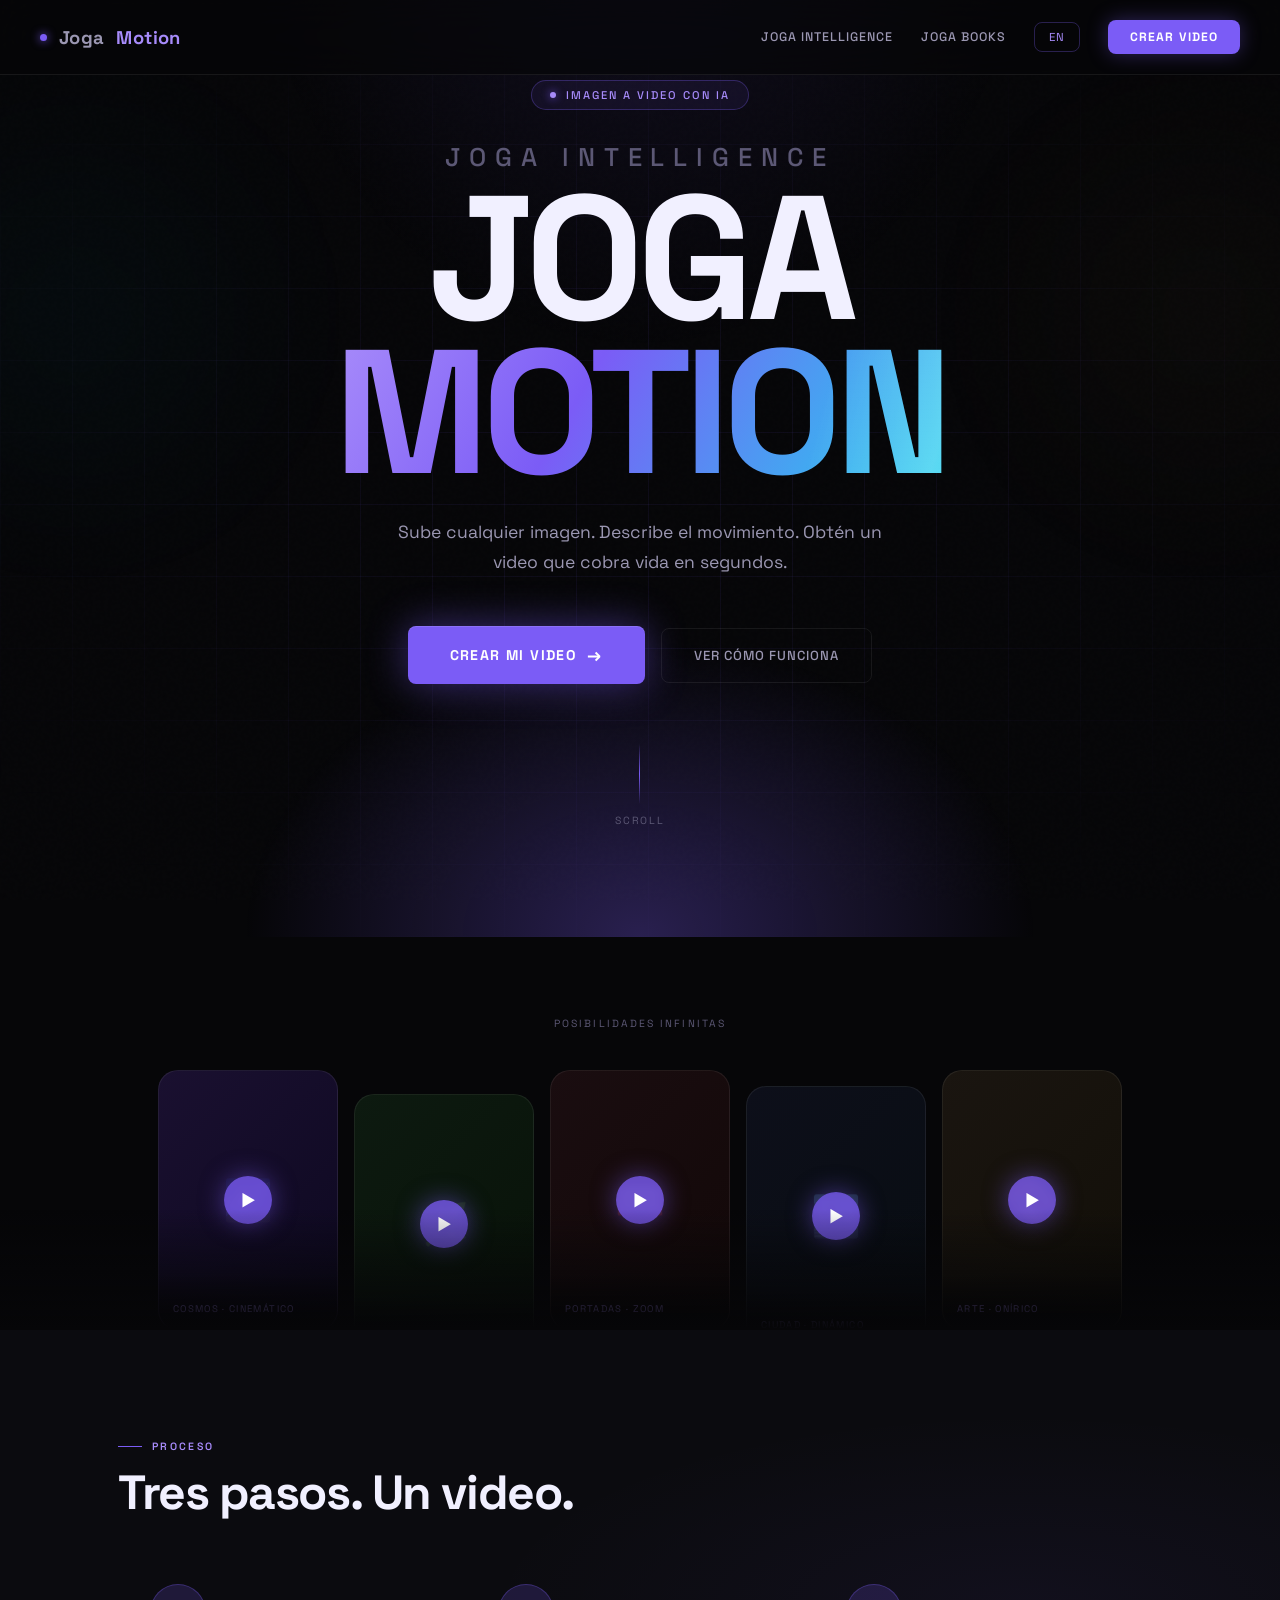
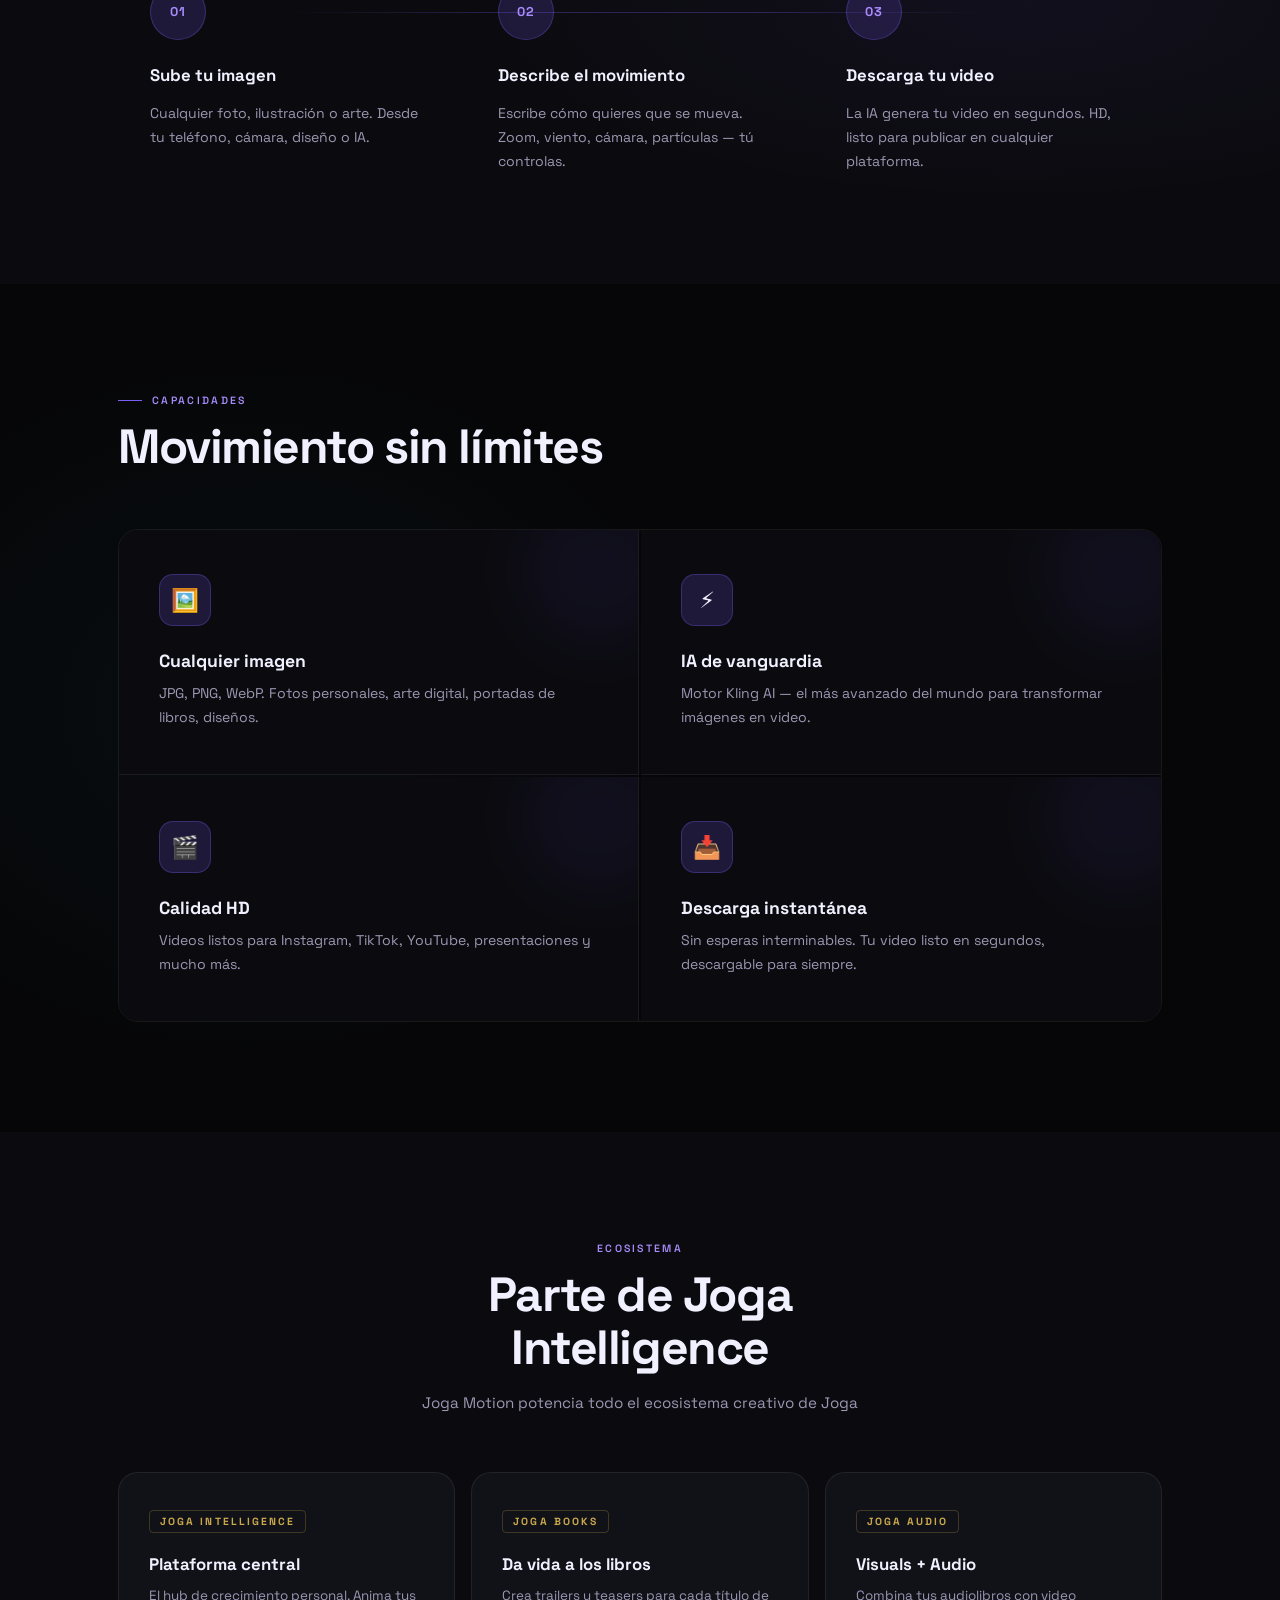
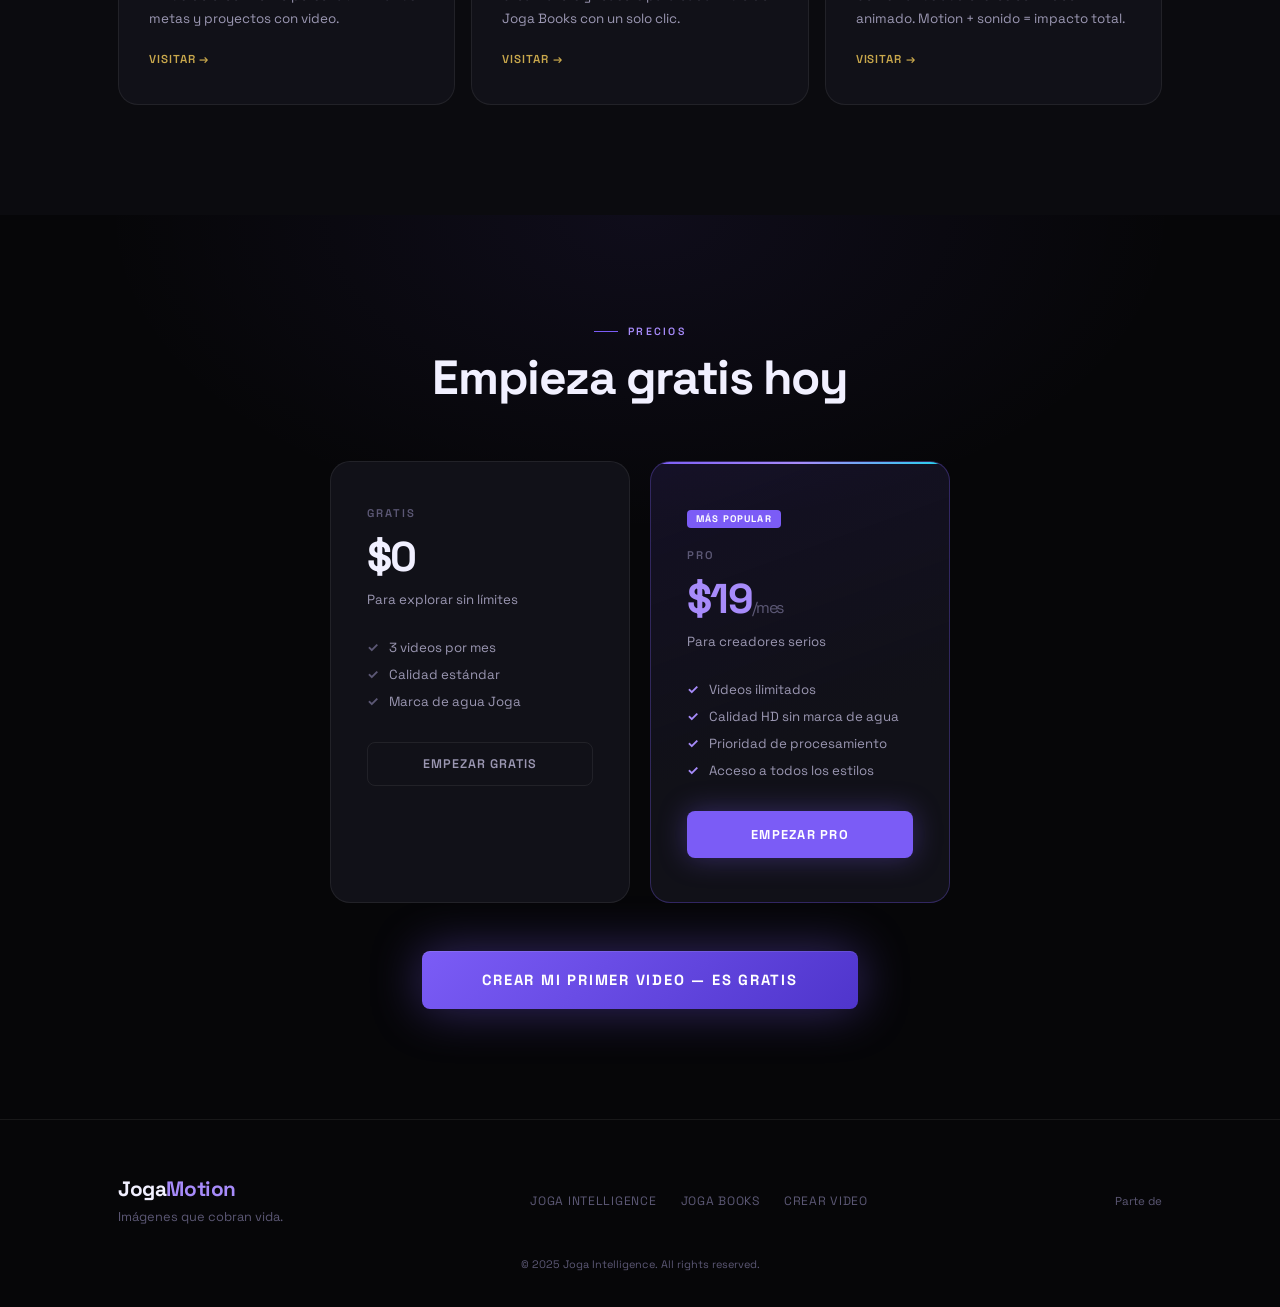
==== index.html @ 31dd7dd0 "feat: Joga Motion — imagen a video con IA / image to video with AI" ====
<!DOCTYPE html>
<html lang="es">
<head>
  <meta charset="UTF-8" />
  <meta name="viewport" content="width=device-width, initial-scale=1.0" />
  <title>Joga Motion — Imagen a Video con IA</title>
  <meta name="description" content="Sube cualquier imagen y crea videos cinematográficos con inteligencia artificial. Parte de Joga Intelligence." />
  <link rel="preconnect" href="https://fonts.googleapis.com" />
  <link rel="preconnect" href="https://fonts.gstatic.com" crossorigin />
  <link href="https://fonts.googleapis.com/css2?family=Inter:wght@300;400;500;600;700;900&family=Playfair+Display:wght@400;700&family=Space+Grotesk:wght@400;500;700;800;900&display=swap" rel="stylesheet" />
  <link rel="stylesheet" href="style.css" />
</head>
<body>

<!-- ══ NAV ══ -->
<nav class="nav">
  <div class="nav-logo">
    <div class="pip"></div>
    <span class="joga">Joga</span><span class="motion">Motion</span>
  </div>
  <div class="nav-right">
    <a href="https://joga4live.github.io/joga-intelligence" class="nav-link nav-link-hide" data-t="nav_back"></a>
    <a href="https://joga4live.github.io/joga-books" class="nav-link nav-link-hide" data-t="nav_books"></a>
    <button id="lang-toggle" onclick="toggleLang()">EN</button>
    <a href="creator.html" class="nav-btn" data-t="nav_create"></a>
  </div>
</nav>

<!-- ══ HERO ══ -->
<section class="hero">
  <div class="hero-mesh"></div>
  <div class="hero-glow"></div>
  <div class="hero-radial"></div>
  <div class="hero-corner-l"></div>
  <div class="hero-corner-r"></div>

  <div class="hero-inner">
    <div class="hero-pill">
      <span class="hero-pill-dot"></span>
      <span data-t="hero_tag"></span>
    </div>

    <h1 class="hero-h1">
      <span class="h1-top" data-t="hero_ecosystem"></span>
      <span class="h1-joga" data-t="hero_h1_1"></span>
      <span class="h1-motion" data-text="MOTION" data-t="hero_h1_2"></span>
    </h1>

    <p class="hero-sub" data-t="hero_sub"></p>

    <div class="hero-actions">
      <a href="creator.html" class="btn-hero-primary">
        <span data-t="hero_cta"></span>
        <span class="arrow">→</span>
      </a>
      <a href="#how" class="btn-hero-ghost" data-t="hero_scroll"></a>
    </div>

    <div class="hero-scroll">
      <div class="scroll-line"></div>
      <span class="scroll-label">Scroll</span>
    </div>
  </div>
</section>

<!-- ══ SHOWCASE CARDS ══ -->
<div class="showcase">
  <p class="showcase-label" data-t="showcase_label"></p>
  <div class="cards-row">
    <div class="sc-card" style="background:linear-gradient(135deg,#1A1030,#0D0820)">
      <div class="sc-card-bg"><span class="sc-icon">🌌</span></div>
      <div class="sc-play">▶</div>
      <div class="sc-bottom"><p class="sc-tag" data-t="sc_cosmos"></p></div>
    </div>
    <div class="sc-card" style="background:linear-gradient(135deg,#0D1A10,#081208)">
      <div class="sc-card-bg"><span class="sc-icon">🌿</span></div>
      <div class="sc-play">▶</div>
      <div class="sc-bottom"><p class="sc-tag" data-t="sc_nature"></p></div>
    </div>
    <div class="sc-card" style="background:linear-gradient(135deg,#1A0D10,#120808)">
      <div class="sc-card-bg"><span class="sc-icon">📖</span></div>
      <div class="sc-play">▶</div>
      <div class="sc-bottom"><p class="sc-tag" data-t="sc_books"></p></div>
    </div>
    <div class="sc-card" style="background:linear-gradient(135deg,#0D0F1A,#080D12)">
      <div class="sc-card-bg"><span class="sc-icon">🏙️</span></div>
      <div class="sc-play">▶</div>
      <div class="sc-bottom"><p class="sc-tag" data-t="sc_city"></p></div>
    </div>
    <div class="sc-card" style="background:linear-gradient(135deg,#1A1510,#120F08)">
      <div class="sc-card-bg"><span class="sc-icon">🎨</span></div>
      <div class="sc-play">▶</div>
      <div class="sc-bottom"><p class="sc-tag" data-t="sc_art"></p></div>
    </div>
  </div>
</div>

<!-- ══ HOW IT WORKS ══ -->
<section class="how" id="how">
  <div class="how-bg"></div>
  <div class="container">
    <div class="how-header">
      <p class="s-label" data-t="how_label"></p>
      <h2 class="s-title" data-t="how_title"></h2>
    </div>
    <div class="steps">
      <div class="step">
        <div class="step-num"><span data-t="step1_n"></span></div>
        <h3 data-t="step1_title"></h3>
        <p data-t="step1_desc"></p>
      </div>
      <div class="step">
        <div class="step-num"><span data-t="step2_n"></span></div>
        <h3 data-t="step2_title"></h3>
        <p data-t="step2_desc"></p>
      </div>
      <div class="step">
        <div class="step-num"><span data-t="step3_n"></span></div>
        <h3 data-t="step3_title"></h3>
        <p data-t="step3_desc"></p>
      </div>
    </div>
  </div>
</section>

<!-- ══ FEATURES ══ -->
<section class="features">
  <div class="features-bg"></div>
  <div class="container">
    <p class="s-label" data-t="feat_label"></p>
    <h2 class="s-title" data-t="feat_title"></h2>
    <div class="features-grid">
      <div class="feat-card">
        <div class="feat-glow"></div>
        <div class="feat-icon-wrap">🖼️</div>
        <h3 data-t="feat1_title"></h3>
        <p data-t="feat1_desc"></p>
      </div>
      <div class="feat-card">
        <div class="feat-glow"></div>
        <div class="feat-icon-wrap">⚡</div>
        <h3 data-t="feat2_title"></h3>
        <p data-t="feat2_desc"></p>
      </div>
      <div class="feat-card">
        <div class="feat-glow"></div>
        <div class="feat-icon-wrap">🎬</div>
        <h3 data-t="feat3_title"></h3>
        <p data-t="feat3_desc"></p>
      </div>
      <div class="feat-card">
        <div class="feat-glow"></div>
        <div class="feat-icon-wrap">📥</div>
        <h3 data-t="feat4_title"></h3>
        <p data-t="feat4_desc"></p>
      </div>
    </div>
  </div>
</section>

<!-- ══ ECOSYSTEM ══ -->
<section class="ecosystem">
  <div class="container">
    <div class="eco-header">
      <p class="s-label" data-t="eco_label"></p>
      <h2 class="s-title" data-t="eco_title"></h2>
      <p class="eco-sub" data-t="eco_sub"></p>
    </div>
    <div class="eco-grid">
      <div class="eco-card">
        <span class="eco-logo">Joga Intelligence</span>
        <h3 data-t="eco_int_title"></h3>
        <p data-t="eco_int_desc"></p>
        <a href="https://joga4live.github.io/joga-intelligence" class="eco-arrow">Visitar →</a>
      </div>
      <div class="eco-card">
        <span class="eco-logo">Joga Books</span>
        <h3 data-t="eco_books_title"></h3>
        <p data-t="eco_books_desc"></p>
        <a href="https://joga4live.github.io/joga-books" class="eco-arrow">Visitar →</a>
      </div>
      <div class="eco-card">
        <span class="eco-logo">Joga Audio</span>
        <h3 data-t="eco_audio_title"></h3>
        <p data-t="eco_audio_desc"></p>
        <a href="https://joga4live.github.io/joga-audio" class="eco-arrow">Visitar →</a>
      </div>
    </div>
  </div>
</section>

<!-- ══ PRICING ══ -->
<section class="pricing">
  <div class="pricing-bg"></div>
  <div class="container">
    <p class="s-label" style="justify-content:center" data-t="price_label"></p>
    <h2 class="s-title" data-t="price_title"></h2>

    <div class="pricing-cards">
      <!-- Free -->
      <div class="p-card free">
        <p class="p-tier" data-t="price_free"></p>
        <p class="p-price">$0</p>
        <p class="p-desc" data-t="price_free_desc"></p>
        <ul class="p-features">
          <li data-t="pf1"></li>
          <li data-t="pf2"></li>
          <li data-t="pf3"></li>
        </ul>
        <a href="creator.html" class="btn-free" data-t="price_free_cta"></a>
      </div>
      <!-- Pro -->
      <div class="p-card featured">
        <span class="p-badge" data-t="price_popular"></span>
        <p class="p-tier" data-t="price_pro"></p>
        <p class="p-price">$19<span>/mes</span></p>
        <p class="p-desc" data-t="price_pro_desc"></p>
        <ul class="p-features">
          <li data-t="pp1"></li>
          <li data-t="pp2"></li>
          <li data-t="pp3"></li>
          <li data-t="pp4"></li>
        </ul>
        <a href="creator.html" class="btn-pro" data-t="price_pro_cta"></a>
      </div>
    </div>

    <a href="creator.html" class="pricing-cta" data-t="price_main_cta"></a>
  </div>
</section>

<!-- ══ FOOTER ══ -->
<footer class="footer">
  <div class="container">
    <div class="footer-inner">
      <div class="footer-brand">
        <div class="footer-logo">Joga<span class="v">Motion</span></div>
        <p class="footer-tagline" data-t="footer_tagline"></p>
      </div>
      <div class="footer-links">
        <a href="https://joga4live.github.io/joga-intelligence" data-t="nav_back"></a>
        <a href="https://joga4live.github.io/joga-books" data-t="nav_books"></a>
        <a href="creator.html" data-t="nav_create"></a>
      </div>
      <p class="footer-part" data-t="footer_part"> <a href="https://joga4live.github.io/joga-intelligence">Joga Intelligence</a></p>
    </div>
    <p class="footer-copy">© 2025 Joga Intelligence. All rights reserved.</p>
  </div>
</footer>

<script src="i18n.js"></script>
<script>
// Extend i18n with landing-specific strings
Object.assign(STRINGS.es, {
  hero_ecosystem: 'Joga Intelligence',
  hero_h1_1: 'JOGA',
  hero_h1_2: 'MOTION',
  hero_sub: 'Sube cualquier imagen. Describe el movimiento. Obtén un video que cobra vida en segundos.',
  hero_cta: 'CREAR MI VIDEO',
  hero_scroll: 'Ver cómo funciona',
  showcase_label: 'Posibilidades infinitas',
  sc_cosmos: 'Cosmos · Cinemático',
  sc_nature: 'Naturaleza · Suave',
  sc_books: 'Portadas · Zoom',
  sc_city: 'Ciudad · Dinámico',
  sc_art: 'Arte · Onírico',
  how_label: 'Proceso',
  how_title: 'Tres pasos.\nUn video.',
  step1_n:'01', step1_title:'Sube tu imagen', step1_desc:'Cualquier foto, ilustración o arte. Desde tu teléfono, cámara, diseño o IA.',
  step2_n:'02', step2_title:'Describe el movimiento', step2_desc:'Escribe cómo quieres que se mueva. Zoom, viento, cámara, partículas — tú controlas.',
  step3_n:'03', step3_title:'Descarga tu video', step3_desc:'La IA genera tu video en segundos. HD, listo para publicar en cualquier plataforma.',
  feat_label: 'Capacidades',
  feat_title: 'Movimiento sin límites',
  feat1_title:'Cualquier imagen', feat1_desc:'JPG, PNG, WebP. Fotos personales, arte digital, portadas de libros, diseños.',
  feat2_title:'IA de vanguardia', feat2_desc:'Motor Kling AI — el más avanzado del mundo para transformar imágenes en video.',
  feat3_title:'Calidad HD', feat3_desc:'Videos listos para Instagram, TikTok, YouTube, presentaciones y mucho más.',
  feat4_title:'Descarga instantánea', feat4_desc:'Sin esperas interminables. Tu video listo en segundos, descargable para siempre.',
  eco_label: 'Ecosistema',
  eco_title: 'Parte de Joga Intelligence',
  eco_sub: 'Joga Motion potencia todo el ecosistema creativo de Joga',
  eco_int_title:'Plataforma central', eco_int_desc:'El hub de crecimiento personal. Anima tus metas y proyectos con video.',
  eco_books_title:'Da vida a los libros', eco_books_desc:'Crea trailers y teasers para cada título de Joga Books con un solo clic.',
  eco_audio_title:'Visuals + Audio', eco_audio_desc:'Combina tus audiolibros con video animado. Motion + sonido = impacto total.',
  price_label:'Precios',
  price_title:'Empieza gratis hoy',
  price_free:'GRATIS', price_free_desc:'Para explorar sin límites',
  pf1:'3 videos por mes', pf2:'Calidad estándar', pf3:'Marca de agua Joga',
  price_free_cta:'EMPEZAR GRATIS',
  price_popular:'MÁS POPULAR',
  price_pro:'PRO', price_pro_desc:'Para creadores serios',
  pp1:'Videos ilimitados', pp2:'Calidad HD sin marca de agua', pp3:'Prioridad de procesamiento', pp4:'Acceso a todos los estilos',
  price_pro_cta:'EMPEZAR PRO',
  price_main_cta:'CREAR MI PRIMER VIDEO — ES GRATIS',
  footer_tagline:'Imágenes que cobran vida.',
  footer_part:'Parte de',
  nav_back:'Joga Intelligence', nav_books:'Joga Books', nav_create:'Crear Video',
});
Object.assign(STRINGS.en, {
  hero_ecosystem: 'Joga Intelligence',
  hero_h1_1: 'JOGA',
  hero_h1_2: 'MOTION',
  hero_sub: 'Upload any image. Describe the movement. Get a video that comes to life in seconds.',
  hero_cta: 'CREATE MY VIDEO',
  hero_scroll: 'See how it works',
  showcase_label: 'Infinite possibilities',
  sc_cosmos:'Cosmos · Cinematic', sc_nature:'Nature · Smooth', sc_books:'Covers · Zoom', sc_city:'City · Dynamic', sc_art:'Art · Dreamy',
  how_label:'Process',
  how_title:'Three steps.\nOne video.',
  step1_n:'01', step1_title:'Upload your image', step1_desc:'Any photo, illustration or art. From your phone, camera, design or AI.',
  step2_n:'02', step2_title:'Describe the motion', step2_desc:'Write how you want it to move. Zoom, wind, camera, particles — you control.',
  step3_n:'03', step3_title:'Download your video', step3_desc:'AI generates your video in seconds. HD, ready to publish on any platform.',
  feat_label:'Capabilities',
  feat_title:'Motion without limits',
  feat1_title:'Any image', feat1_desc:'JPG, PNG, WebP. Personal photos, digital art, book covers, designs.',
  feat2_title:'Cutting-edge AI', feat2_desc:"Kling AI engine — the world's most advanced for turning images into video.",
  feat3_title:'HD quality', feat3_desc:'Videos ready for Instagram, TikTok, YouTube, presentations and more.',
  feat4_title:'Instant download', feat4_desc:'No long waits. Your video ready in seconds, downloadable forever.',
  eco_label:'Ecosystem',
  eco_title:'Part of Joga Intelligence',
  eco_sub:'Joga Motion powers the entire Joga creative ecosystem',
  eco_int_title:'Central platform', eco_int_desc:'The personal growth hub. Animate your goals and projects with video.',
  eco_books_title:'Books come alive', eco_books_desc:'Create trailers and teasers for every Joga Books title with one click.',
  eco_audio_title:'Visuals + Audio', eco_audio_desc:'Combine your audiobooks with animated video. Motion + sound = total impact.',
  price_label:'Pricing',
  price_title:'Start free today',
  price_free:'FREE', price_free_desc:'Explore without limits',
  pf1:'3 videos per month', pf2:'Standard quality', pf3:'Joga watermark',
  price_free_cta:'START FREE',
  price_popular:'MOST POPULAR',
  price_pro:'PRO', price_pro_desc:'For serious creators',
  pp1:'Unlimited videos', pp2:'HD quality no watermark', pp3:'Priority processing', pp4:'Access to all styles',
  price_pro_cta:'START PRO',
  price_main_cta:'CREATE MY FIRST VIDEO — IT\'S FREE',
  footer_tagline:'Images that come to life.',
  footer_part:'Part of',
  nav_back:'Joga Intelligence', nav_books:'Joga Books', nav_create:'Create Video',
});

document.addEventListener('DOMContentLoaded', () => applyLang());
</script>
</body>
</html>
---- style.css ----
/* ═══════════════════════════════
   JOGA MOTION — Futuristic Premium
   ═══════════════════════════════ */

@import url('https://fonts.googleapis.com/css2?family=Inter:wght@300;400;500;600;700;900&family=Playfair+Display:wght@400;700&family=Space+Grotesk:wght@400;500;700&display=swap');

:root {
  --void:      #060608;
  --dark:      #0B0B0F;
  --dark-2:    #111118;
  --dark-3:    #18181F;
  --dark-4:    #1E1E28;
  --glass:     rgba(255,255,255,.04);
  --glass-b:   rgba(255,255,255,.08);
  --gold:      #C9A84C;
  --gold-2:    #E8C97A;
  --violet:    #7B5CF6;
  --violet-2:  #A78BFA;
  --violet-dim: rgba(123,92,246,.18);
  --cyan:      #22D3EE;
  --text:      #F1F0FF;
  --text-2:    #9B97B2;
  --text-3:    #5C5875;
  --border:    rgba(255,255,255,.07);
  --border-v:  rgba(123,92,246,.3);
  --sans:      'Space Grotesk', 'Inter', system-ui, sans-serif;
  --serif:     'Playfair Display', Georgia, serif;
  --r:         8px;
  --r-lg:      20px;
}

*,*::before,*::after { box-sizing: border-box; margin: 0; padding: 0; }
html { scroll-behavior: smooth; font-size: 16px; }
body {
  background: var(--void);
  color: var(--text);
  font-family: var(--sans);
  -webkit-font-smoothing: antialiased;
  overflow-x: hidden;
}
a { color: inherit; text-decoration: none; }
button { cursor: pointer; border: none; font-family: var(--sans); }
textarea, input, select { font-family: var(--sans); }

/* ─── Noise texture overlay ─── */
body::before {
  content: '';
  position: fixed; inset: 0; z-index: 0; pointer-events: none;
  background-image: url("data:image/svg+xml,%3Csvg viewBox='0 0 256 256' xmlns='http://www.w3.org/2000/svg'%3E%3Cfilter id='n'%3E%3CfeTurbulence type='fractalNoise' baseFrequency='0.9' numOctaves='4' stitchTiles='stitch'/%3E%3C/filter%3E%3Crect width='100%25' height='100%25' filter='url(%23n)' opacity='0.03'/%3E%3C/svg%3E");
  opacity: .4;
}

.container { max-width: 1100px; margin: 0 auto; padding: 0 28px; position: relative; z-index: 1; }

/* ════════ NAV ════════ */
.nav {
  position: fixed; top: 0; left: 0; right: 0; z-index: 200;
  display: flex; align-items: center; justify-content: space-between;
  padding: 20px 40px;
  background: rgba(6,6,8,.7);
  backdrop-filter: blur(20px) saturate(1.4);
  border-bottom: 1px solid var(--border);
}
.nav-logo {
  display: flex; align-items: center; gap: 12px;
  font-family: var(--sans); font-weight: 700; font-size: 1.15rem;
  letter-spacing: .02em;
}
.nav-logo .joga { color: var(--text-2); }
.nav-logo .motion { color: var(--violet-2); }
.nav-logo .pip {
  width: 7px; height: 7px; border-radius: 50%;
  background: var(--violet);
  box-shadow: 0 0 10px var(--violet);
  animation: pip 2.5s ease-in-out infinite;
}
@keyframes pip { 0%,100%{opacity:1} 50%{opacity:.2} }

.nav-right { display: flex; align-items: center; gap: 28px; }
.nav-link {
  font-size: .78rem; font-weight: 500; letter-spacing: .08em;
  text-transform: uppercase; color: var(--text-2);
  transition: color .2s;
}
.nav-link:hover { color: var(--gold); }
.nav-btn {
  background: var(--violet); color: #fff;
  padding: 9px 22px; border-radius: var(--r);
  font-size: .76rem; font-weight: 700; letter-spacing: .09em; text-transform: uppercase;
  transition: all .2s;
  box-shadow: 0 0 20px rgba(123,92,246,.35);
}
.nav-btn:hover { background: var(--violet-2); color: var(--void); box-shadow: 0 0 30px rgba(123,92,246,.55); }
#lang-toggle {
  background: transparent; border: 1px solid var(--border-v);
  color: var(--violet-2); padding: 7px 14px; border-radius: var(--r);
  font-family: var(--sans); font-size: .72rem; letter-spacing: .1em; cursor: pointer;
  transition: all .2s;
}
#lang-toggle:hover { background: var(--violet); color: #fff; }

/* ════════ HERO ════════ */
.hero {
  min-height: 100vh;
  display: flex; align-items: center; justify-content: center;
  position: relative; overflow: hidden;
  padding-top: 80px;
}

/* Grid mesh */
.hero-mesh {
  position: absolute; inset: 0; z-index: 0;
  background-image:
    linear-gradient(rgba(123,92,246,.07) 1px, transparent 1px),
    linear-gradient(90deg, rgba(123,92,246,.07) 1px, transparent 1px);
  background-size: 72px 72px;
  mask-image: radial-gradient(ellipse 80% 70% at 50% 50%, black 20%, transparent 80%);
}
/* Horizon glow */
.hero-glow {
  position: absolute; left: 50%; bottom: 0;
  width: 800px; height: 300px;
  transform: translateX(-50%);
  background: radial-gradient(ellipse at 50% 100%, rgba(123,92,246,.3) 0%, transparent 70%);
  z-index: 0;
}
/* Top radial */
.hero-radial {
  position: absolute; top: -200px; left: 50%;
  width: 900px; height: 600px;
  transform: translateX(-50%);
  background: radial-gradient(ellipse at 50% 0%, rgba(123,92,246,.12) 0%, transparent 65%);
  z-index: 0;
}
/* Corner accent */
.hero-corner-l, .hero-corner-r {
  position: absolute; top: 15%; z-index: 0;
  width: 350px; height: 350px; border-radius: 50%;
  filter: blur(100px); opacity: .4;
}
.hero-corner-l { left: -100px; background: rgba(34,211,238,.08); }
.hero-corner-r { right: -100px; background: rgba(201,168,76,.08); }

.hero-inner {
  position: relative; z-index: 1;
  text-align: center; max-width: 820px; padding: 0 28px;
}
.hero-pill {
  display: inline-flex; align-items: center; gap: 10px;
  border: 1px solid var(--border-v);
  background: rgba(123,92,246,.08);
  padding: 7px 18px; border-radius: 100px;
  font-size: .7rem; font-weight: 500; letter-spacing: .18em; text-transform: uppercase;
  color: var(--violet-2); margin-bottom: 36px;
}
.hero-pill-dot {
  width: 6px; height: 6px; border-radius: 50%; background: var(--violet-2);
  box-shadow: 0 0 8px var(--violet);
  animation: pip 2s ease-in-out infinite;
}
.hero-h1 {
  font-family: var(--sans);
  font-weight: 900;
  font-size: clamp(5.5rem, 16vw, 11rem);
  line-height: .88;
  letter-spacing: -.04em;
}
.h1-top {
  display: block; color: rgba(241,240,255,.15);
  font-size: clamp(1rem, 3vw, 1.6rem);
  font-weight: 500; letter-spacing: .35em; text-transform: uppercase;
  margin-bottom: 12px; color: var(--text-3);
}
.h1-joga { display: block; color: var(--text); }
.h1-motion {
  display: block;
  background: linear-gradient(120deg, #A78BFA 0%, #7B5CF6 40%, #22D3EE 100%);
  -webkit-background-clip: text; -webkit-text-fill-color: transparent;
  background-clip: text;
  position: relative;
}
/* Shimmer sweep */
.h1-motion::after {
  content: attr(data-text);
  position: absolute; inset: 0;
  background: linear-gradient(105deg, transparent 40%, rgba(255,255,255,.25) 50%, transparent 60%);
  -webkit-background-clip: text; background-clip: text;
  -webkit-text-fill-color: transparent;
  animation: shimmer 4s ease-in-out infinite;
  background-size: 200%;
}
@keyframes shimmer { 0%{background-position:200%} 100%{background-position:-200%} }

.hero-sub {
  margin-top: 28px;
  font-size: 1.1rem; font-weight: 400; color: var(--text-2);
  max-width: 500px; margin-inline: auto; line-height: 1.7;
}
.hero-actions {
  margin-top: 48px;
  display: flex; align-items: center; justify-content: center; gap: 16px;
  flex-wrap: wrap;
}
.btn-hero-primary {
  display: inline-flex; align-items: center; gap: 10px;
  background: var(--violet); color: #fff;
  padding: 18px 42px; border-radius: var(--r);
  font-weight: 700; font-size: .88rem; letter-spacing: .1em; text-transform: uppercase;
  box-shadow: 0 0 40px rgba(123,92,246,.45), inset 0 1px 0 rgba(255,255,255,.12);
  transition: all .25s;
}
.btn-hero-primary:hover { transform: translateY(-3px); box-shadow: 0 0 60px rgba(123,92,246,.65); }
.btn-hero-primary .arrow { font-size: 1.1rem; transition: transform .2s; }
.btn-hero-primary:hover .arrow { transform: translateX(4px); }
.btn-hero-ghost {
  display: inline-flex; align-items: center; gap: 8px;
  border: 1px solid var(--border);
  color: var(--text-2); padding: 18px 32px; border-radius: var(--r);
  font-size: .82rem; font-weight: 500; letter-spacing: .08em; text-transform: uppercase;
  transition: all .2s;
}
.btn-hero-ghost:hover { border-color: var(--text-2); color: var(--text); }

/* Scroll indicator */
.hero-scroll {
  margin-top: 60px;
  display: flex; flex-direction: column; align-items: center; gap: 10px;
}
.scroll-line {
  width: 1px; height: 60px;
  background: linear-gradient(to bottom, transparent, var(--violet), transparent);
  animation: scrollLine 2s ease-in-out infinite;
}
@keyframes scrollLine { 0%,100%{opacity:.3; transform:scaleY(.6)} 50%{opacity:1; transform:scaleY(1)} }
.scroll-label { font-size: .65rem; letter-spacing: .18em; text-transform: uppercase; color: var(--text-3); }

/* ─── Showcase floating cards ─── */
.showcase {
  padding: 80px 0 0;
  position: relative; overflow: hidden;
}
.showcase-label {
  text-align: center; font-size: .65rem; letter-spacing: .2em;
  text-transform: uppercase; color: var(--text-3); margin-bottom: 40px;
}
.cards-row {
  display: flex; gap: 16px; justify-content: center;
  padding: 0 28px; flex-wrap: wrap;
}
.sc-card {
  flex: 0 0 180px; height: 260px;
  border-radius: var(--r-lg);
  background: var(--dark-3);
  border: 1px solid var(--border);
  overflow: hidden; position: relative;
  transition: transform .3s, box-shadow .3s;
}
.sc-card:hover { transform: translateY(-8px); box-shadow: 0 20px 60px rgba(123,92,246,.2); }
.sc-card-bg {
  width: 100%; height: 100%;
  display: flex; align-items: center; justify-content: center;
}
.sc-icon { font-size: 2.5rem; opacity: .15; }
.sc-play {
  position: absolute; top: 50%; left: 50%; transform: translate(-50%,-50%);
  width: 48px; height: 48px; border-radius: 50%;
  background: rgba(123,92,246,.8);
  display: flex; align-items: center; justify-content: center;
  font-size: 1rem; color: #fff;
  box-shadow: 0 0 24px rgba(123,92,246,.5);
  backdrop-filter: blur(4px);
}
.sc-bottom {
  position: absolute; bottom: 0; left: 0; right: 0;
  padding: 28px 14px 14px;
  background: linear-gradient(transparent, rgba(0,0,0,.9));
}
.sc-tag {
  font-size: .6rem; letter-spacing: .14em; text-transform: uppercase;
  color: var(--violet-2);
}
.sc-card:nth-child(2) { transform: translateY(24px); }
.sc-card:nth-child(4) { transform: translateY(16px); }
.sc-card:nth-child(2):hover { transform: translateY(16px); }
.sc-card:nth-child(4):hover { transform: translateY(8px); }

/* Gradient bottom fade on showcase */
.showcase::after {
  content: '';
  position: absolute; bottom: 0; left: 0; right: 0; height: 120px;
  background: linear-gradient(transparent, var(--void));
  pointer-events: none;
}

/* ════════ SECTIONS BASE ════════ */
section { padding: 110px 0; position: relative; }
.s-label {
  font-size: .66rem; font-weight: 600; letter-spacing: .22em; text-transform: uppercase;
  color: var(--violet-2); margin-bottom: 14px;
  display: flex; align-items: center; gap: 10px;
}
.s-label::before {
  content: ''; display: block;
  width: 24px; height: 1px; background: var(--violet);
}
.s-title {
  font-family: var(--sans); font-weight: 800;
  font-size: clamp(2rem, 5vw, 3rem); letter-spacing: -.03em;
  line-height: 1.1; margin-bottom: 18px;
}
.s-title em { font-style: normal; color: var(--violet-2); }

/* ════════ HOW IT WORKS ════════ */
.how { background: var(--dark); }
.how-bg {
  position: absolute; inset: 0;
  background: radial-gradient(ellipse 60% 50% at 80% 50%, rgba(123,92,246,.06) 0%, transparent 70%);
}
.how-header { max-width: 480px; }
.steps {
  margin-top: 64px;
  display: grid; grid-template-columns: repeat(3,1fr); gap: 0;
  position: relative;
}
.steps::before {
  content: '';
  position: absolute; top: 28px; left: calc(100%/6); right: calc(100%/6);
  height: 1px;
  background: linear-gradient(90deg, transparent, var(--border-v), var(--border-v), transparent);
}
.step {
  padding: 0 32px;
  display: flex; flex-direction: column; gap: 16px;
}
.step-num {
  width: 56px; height: 56px; border-radius: 50%;
  border: 1px solid var(--border-v);
  display: flex; align-items: center; justify-content: center;
  font-size: .8rem; font-weight: 700; letter-spacing: .08em;
  color: var(--violet-2);
  background: var(--violet-dim);
  position: relative; z-index: 1;
}
.step h3 { font-weight: 700; font-size: 1.05rem; margin-top: 8px; }
.step p { color: var(--text-2); font-size: .88rem; line-height: 1.7; }

/* ════════ FEATURES ════════ */
.features { background: var(--void); }
.features-bg {
  position: absolute; inset: 0;
  background: radial-gradient(ellipse 50% 60% at 20% 50%, rgba(34,211,238,.04) 0%, transparent 70%);
}
.features-grid {
  display: grid; grid-template-columns: repeat(2,1fr); gap: 2px;
  margin-top: 56px;
  border: 1px solid var(--border);
  border-radius: var(--r-lg); overflow: hidden;
}
.feat-card {
  background: var(--dark);
  padding: 44px 40px;
  border-right: 1px solid var(--border);
  border-bottom: 1px solid var(--border);
  position: relative; overflow: hidden;
  transition: background .3s;
}
.feat-card:hover { background: var(--dark-2); }
.feat-card:nth-child(even) { border-right: none; }
.feat-card:nth-child(3), .feat-card:nth-child(4) { border-bottom: none; }
.feat-glow {
  position: absolute; top: -40px; right: -40px;
  width: 160px; height: 160px; border-radius: 50%;
  background: rgba(123,92,246,.06);
  filter: blur(30px);
}
.feat-icon-wrap {
  width: 52px; height: 52px; border-radius: 14px;
  border: 1px solid var(--border-v);
  background: var(--violet-dim);
  display: flex; align-items: center; justify-content: center;
  font-size: 1.4rem; margin-bottom: 24px;
}
.feat-card h3 { font-weight: 700; font-size: 1.1rem; margin-bottom: 10px; }
.feat-card p { color: var(--text-2); font-size: .88rem; line-height: 1.7; }

/* ════════ ECOSYSTEM ════════ */
.ecosystem { background: var(--dark); }
.eco-header { text-align: center; max-width: 520px; margin: 0 auto 60px; }
.eco-header .s-label { justify-content: center; }
.eco-header .s-label::before { display: none; }
.eco-sub { color: var(--text-2); font-size: .95rem; margin-top: 10px; }

.eco-grid { display: grid; grid-template-columns: repeat(3,1fr); gap: 16px; }
.eco-card {
  background: var(--dark-2);
  border: 1px solid var(--border);
  border-radius: var(--r-lg); padding: 36px 30px;
  position: relative; overflow: hidden;
  transition: border-color .25s, transform .25s;
}
.eco-card:hover { border-color: var(--border-v); transform: translateY(-4px); }
.eco-card::before {
  content: '';
  position: absolute; top: 0; left: 0; right: 0; height: 2px;
  background: linear-gradient(90deg, var(--violet), var(--cyan));
  opacity: 0; transition: opacity .25s;
}
.eco-card:hover::before { opacity: 1; }
.eco-logo {
  font-size: .65rem; font-weight: 700; letter-spacing: .2em; text-transform: uppercase;
  color: var(--gold); border: 1px solid rgba(201,168,76,.25);
  display: inline-block; padding: 4px 10px; border-radius: 4px; margin-bottom: 20px;
}
.eco-card h3 { font-weight: 700; font-size: 1.05rem; margin-bottom: 10px; }
.eco-card p { color: var(--text-2); font-size: .84rem; line-height: 1.7; }
.eco-arrow {
  display: inline-flex; align-items: center; gap: 6px;
  margin-top: 22px; font-size: .72rem; font-weight: 600;
  letter-spacing: .08em; text-transform: uppercase; color: var(--gold);
  transition: gap .2s;
}
.eco-arrow:hover { gap: 10px; }

/* ════════ PRICING ════════ */
.pricing { background: var(--void); text-align: center; }
.pricing-bg {
  position: absolute; inset: 0;
  background: radial-gradient(ellipse 60% 50% at 50% 0%, rgba(123,92,246,.08) 0%, transparent 70%);
}
.pricing .s-title { max-width: 440px; margin-inline: auto; }
.pricing-cards { display: flex; gap: 20px; justify-content: center; flex-wrap: wrap; margin: 56px 0 48px; }
.p-card {
  flex: 0 0 300px;
  background: var(--dark-2);
  border: 1px solid var(--border);
  border-radius: var(--r-lg); padding: 44px 36px;
  text-align: left; position: relative; overflow: hidden;
}
.p-card.featured {
  border-color: var(--border-v);
  background: linear-gradient(160deg, rgba(123,92,246,.12) 0%, var(--dark-2) 60%);
}
.p-card.featured::after {
  content: '';
  position: absolute; top: 0; left: 0; right: 0; height: 2px;
  background: linear-gradient(90deg, var(--violet), var(--violet-2), var(--cyan));
}
.p-badge {
  display: inline-block;
  background: var(--violet); color: #fff;
  font-size: .6rem; font-weight: 700; letter-spacing: .12em; text-transform: uppercase;
  padding: 3px 9px; border-radius: 4px; margin-bottom: 20px;
}
.p-tier {
  font-size: .7rem; font-weight: 600; letter-spacing: .18em; text-transform: uppercase;
  color: var(--text-3); margin-bottom: 10px;
}
.p-price {
  font-family: var(--sans); font-weight: 800; font-size: 2.6rem;
  letter-spacing: -.04em; color: var(--text); margin-bottom: 6px;
}
.p-card.featured .p-price { color: var(--violet-2); }
.p-price span { font-size: 1rem; font-weight: 400; color: var(--text-3); }
.p-desc { color: var(--text-2); font-size: .83rem; line-height: 1.65; margin-bottom: 28px; }
.p-features { list-style: none; display: flex; flex-direction: column; gap: 10px; margin-bottom: 32px; }
.p-features li { font-size: .83rem; color: var(--text-2); display: flex; gap: 10px; align-items: flex-start; }
.p-features li::before { content: '✓'; color: var(--violet-2); font-weight: 700; flex-shrink: 0; }
.p-card.free .p-features li::before { color: var(--text-3); }

.btn-free {
  display: block; padding: 13px;
  border: 1px solid var(--border); color: var(--text-2);
  border-radius: var(--r); font-size: .78rem; font-weight: 600;
  letter-spacing: .08em; text-transform: uppercase;
  transition: all .2s; text-align: center;
}
.btn-free:hover { border-color: var(--text-2); color: var(--text); }
.btn-pro {
  display: block; padding: 15px;
  background: var(--violet); color: #fff;
  border-radius: var(--r); font-size: .8rem; font-weight: 700;
  letter-spacing: .1em; text-transform: uppercase;
  box-shadow: 0 0 28px rgba(123,92,246,.35);
  transition: all .2s; text-align: center;
}
.btn-pro:hover { background: var(--violet-2); color: var(--void); box-shadow: 0 0 40px rgba(123,92,246,.55); }

.pricing-cta {
  display: inline-flex; align-items: center; gap: 12px;
  background: linear-gradient(135deg, var(--violet), #4F35CC);
  color: #fff; padding: 20px 60px; border-radius: var(--r);
  font-weight: 800; font-size: .92rem; letter-spacing: .12em; text-transform: uppercase;
  box-shadow: 0 0 50px rgba(123,92,246,.4), inset 0 1px 0 rgba(255,255,255,.1);
  transition: all .25s;
}
.pricing-cta:hover { transform: translateY(-3px); box-shadow: 0 0 70px rgba(123,92,246,.6); }

/* ════════ FOOTER ════════ */
.footer {
  background: var(--void);
  border-top: 1px solid var(--border);
  padding: 56px 0 36px;
}
.footer-inner {
  display: flex; align-items: center; justify-content: space-between;
  flex-wrap: wrap; gap: 24px;
}
.footer-brand { display: flex; flex-direction: column; gap: 6px; }
.footer-logo {
  font-family: var(--sans); font-weight: 800; font-size: 1.3rem; letter-spacing: -.02em;
}
.footer-logo .v { color: var(--violet-2); }
.footer-tagline { font-size: .8rem; color: var(--text-3); }
.footer-links { display: flex; gap: 24px; }
.footer-links a { font-size: .76rem; letter-spacing: .06em; text-transform: uppercase; color: var(--text-3); transition: color .2s; }
.footer-links a:hover { color: var(--gold); }
.footer-part { font-size: .72rem; color: var(--text-3); }
.footer-part a { color: var(--gold); }
.footer-copy { margin-top: 32px; text-align: center; font-size: .68rem; color: var(--text-3); }

/* ════════ CREATOR PAGE ════════ */
.page-creator {
  min-height: 100vh;
  background: var(--void);
  padding-top: 80px;
}
.creator-hero {
  background: var(--dark);
  border-bottom: 1px solid var(--border);
  padding: 36px 0 28px;
  text-align: center;
  position: relative; overflow: hidden;
}
.creator-hero::after {
  content: '';
  position: absolute; bottom: 0; left: 50%; transform: translateX(-50%);
  width: 600px; height: 1px;
  background: linear-gradient(90deg, transparent, var(--violet), transparent);
}
.creator-hero-bg {
  position: absolute; inset: 0;
  background: radial-gradient(ellipse 60% 100% at 50% 100%, rgba(123,92,246,.1) 0%, transparent 70%);
}
.creator-title {
  font-family: var(--sans); font-weight: 800; font-size: 2rem;
  letter-spacing: -.03em; position: relative; z-index: 1;
}
.creator-title span { color: var(--violet-2); }
.creator-sub { color: var(--text-2); font-size: .88rem; margin-top: 8px; position: relative; z-index: 1; }

.creator-body {
  max-width: 1040px; margin: 44px auto 60px; padding: 0 28px;
  display: grid; grid-template-columns: 1fr 420px; gap: 28px;
  align-items: start;
}

/* Upload zone */
.upload-col { display: flex; flex-direction: column; gap: 16px; }
.upload-zone {
  aspect-ratio: 4/3;
  border: 2px dashed rgba(123,92,246,.3);
  border-radius: var(--r-lg);
  background: var(--dark-2);
  display: flex; flex-direction: column; align-items: center; justify-content: center;
  cursor: pointer; position: relative; overflow: hidden;
  transition: border-color .25s, background .25s;
}
.upload-zone:hover, .upload-zone.drag { border-color: var(--violet); background: rgba(123,92,246,.05); }
.upload-zone.filled { border-style: solid; border-color: rgba(123,92,246,.5); }
.u-icon { font-size: 2.8rem; opacity: .25; margin-bottom: 16px; }
.u-hint { font-size: .88rem; font-weight: 500; color: var(--text-2); margin-bottom: 6px; }
.u-sub { font-size: .72rem; color: var(--text-3); }
.u-preview { position: absolute; inset: 0; object-fit: contain; width: 100%; height: 100%; background: var(--dark-3); }
.u-badge {
  position: absolute; bottom: 12px; left: 12px;
  background: rgba(0,0,0,.75); border: 1px solid var(--border);
  color: var(--text-2); padding: 5px 12px; border-radius: 6px;
  font-size: .68rem; letter-spacing: .08em; text-transform: uppercase;
  backdrop-filter: blur(8px);
}
.u-change {
  position: absolute; bottom: 12px; right: 12px;
  background: rgba(0,0,0,.75); border: 1px solid var(--border-v);
  color: var(--violet-2); padding: 5px 12px; border-radius: 6px;
  font-size: .68rem; letter-spacing: .08em; text-transform: uppercase;
  cursor: pointer; backdrop-filter: blur(8px); transition: background .2s;
}
.u-change:hover { background: var(--violet); color: #fff; }

/* Controls panel */
.ctrl-panel { display: flex; flex-direction: column; gap: 22px; }
.ctrl-box {
  background: var(--dark-2);
  border: 1px solid var(--border);
  border-radius: var(--r-lg); padding: 24px;
}
.ctrl-label {
  font-size: .66rem; font-weight: 600; letter-spacing: .16em; text-transform: uppercase;
  color: var(--text-3); margin-bottom: 12px;
  display: flex; align-items: center; gap: 8px;
}
.ctrl-label::before { content: ''; display: block; width: 16px; height: 1px; background: var(--violet); }
.ctrl-textarea {
  width: 100%; background: var(--dark-3);
  border: 1px solid var(--border); border-radius: var(--r);
  color: var(--text); padding: 14px; font-size: .86rem; line-height: 1.55;
  resize: none; height: 100px;
  transition: border-color .2s;
}
.ctrl-textarea:focus { outline: none; border-color: var(--violet); }
.ctrl-textarea::placeholder { color: var(--text-3); }

.style-grid { display: grid; grid-template-columns: repeat(3,1fr); gap: 8px; }
.s-btn {
  border: 1px solid var(--border); background: var(--dark-3);
  color: var(--text-2); border-radius: var(--r); padding: 10px 6px;
  font-size: .72rem; font-weight: 500; letter-spacing: .05em; text-transform: uppercase;
  transition: all .18s; text-align: center;
}
.s-btn:hover { border-color: var(--border-v); color: var(--text); }
.s-btn.on { background: var(--violet-dim); border-color: var(--violet); color: var(--violet-2); }

.dur-row { display: flex; gap: 10px; }
.d-btn {
  flex: 1; border: 1px solid var(--border); background: var(--dark-3);
  color: var(--text-2); border-radius: var(--r); padding: 10px 8px;
  font-size: .78rem; font-weight: 500; transition: all .18s; text-align: center;
}
.d-btn.on { background: var(--violet-dim); border-color: var(--violet); color: var(--violet-2); }

/* Slider */
.slider-wrap { display: flex; align-items: center; gap: 14px; }
.sl-label { font-size: .7rem; color: var(--text-3); flex: 0 0 48px; }
input[type=range].intensity {
  flex: 1; -webkit-appearance: none; appearance: none;
  height: 3px; border-radius: 2px; outline: none;
  background: var(--border); cursor: pointer;
}
input[type=range].intensity::-webkit-slider-thumb {
  -webkit-appearance: none; width: 18px; height: 18px; border-radius: 50%;
  background: var(--violet-2); cursor: pointer;
  box-shadow: 0 0 10px rgba(123,92,246,.6);
}

/* Generate */
.btn-gen {
  width: 100%; padding: 18px;
  background: linear-gradient(135deg, var(--violet) 0%, #4F35CC 100%);
  color: #fff; border-radius: var(--r);
  font-weight: 800; font-size: .85rem; letter-spacing: .12em; text-transform: uppercase;
  box-shadow: 0 0 32px rgba(123,92,246,.35), inset 0 1px 0 rgba(255,255,255,.1);
  transition: all .2s; position: relative; overflow: hidden;
}
.btn-gen::before {
  content: '';
  position: absolute; inset: 0;
  background: linear-gradient(90deg, transparent, rgba(255,255,255,.08), transparent);
  transform: translateX(-100%); transition: transform .5s;
}
.btn-gen:hover::before { transform: translateX(100%); }
.btn-gen:hover { transform: translateY(-2px); box-shadow: 0 0 48px rgba(123,92,246,.55); }
.btn-gen:disabled { opacity: .4; cursor: not-allowed; transform: none; box-shadow: none; }

/* Progress */
.prog-panel {
  grid-column: 1 / -1;
  background: var(--dark-2); border: 1px solid var(--border-v);
  border-radius: var(--r-lg); padding: 56px 48px;
  text-align: center; display: none;
}
.prog-panel.show { display: block; }
.prog-label { font-size: .7rem; letter-spacing: .18em; text-transform: uppercase; color: var(--violet-2); margin-bottom: 10px; }
.prog-title { font-weight: 700; font-size: 1.3rem; margin-bottom: 32px; }
.prog-bar-bg { height: 3px; background: var(--border); border-radius: 2px; overflow: hidden; margin-bottom: 16px; }
.prog-bar {
  height: 100%; width: 0; border-radius: 2px;
  background: linear-gradient(90deg, var(--violet), var(--cyan));
  transition: width .6s ease;
  box-shadow: 0 0 12px rgba(123,92,246,.6);
}
.prog-step { font-size: .82rem; color: var(--text-2); }
.prog-spinner {
  width: 48px; height: 48px; border-radius: 50%;
  border: 2px solid var(--border);
  border-top-color: var(--violet);
  animation: spin .8s linear infinite;
  margin: 0 auto 28px;
}
@keyframes spin { to { transform: rotate(360deg); } }

/* Result */
.result-panel {
  grid-column: 1 / -1;
  background: var(--dark-2); border: 1px solid rgba(34,211,238,.2);
  border-radius: var(--r-lg); padding: 48px;
  display: none; flex-direction: column; align-items: center; gap: 28px;
}
.result-panel.show { display: flex; }
.result-panel::before {
  content: '';
  position: absolute; top: 0; left: 0; right: 0; height: 2px;
  background: linear-gradient(90deg, var(--violet), var(--cyan), var(--violet));
}
.result-tag { font-size: .68rem; letter-spacing: .18em; text-transform: uppercase; color: var(--cyan); }
.result-title { font-weight: 700; font-size: 1.5rem; }
.result-video-wrap {
  max-width: 520px; width: 100%;
  border-radius: var(--r-lg); overflow: hidden;
  box-shadow: 0 0 60px rgba(123,92,246,.2), 0 24px 80px rgba(0,0,0,.5);
  border: 1px solid var(--border-v);
}
.result-actions { display: flex; gap: 14px; flex-wrap: wrap; justify-content: center; }
.btn-dl {
  background: var(--gold); color: var(--void);
  padding: 14px 40px; border-radius: var(--r);
  font-weight: 800; font-size: .82rem; letter-spacing: .1em; text-transform: uppercase;
  transition: all .2s;
}
.btn-dl:hover { background: var(--gold-2); transform: translateY(-2px); }
.btn-again {
  border: 1px solid var(--border); color: var(--text-2);
  padding: 14px 30px; border-radius: var(--r);
  font-size: .8rem; letter-spacing: .08em; text-transform: uppercase;
  transition: all .2s;
}
.btn-again:hover { border-color: var(--text-2); color: var(--text); }

/* Toast */
.toast {
  position: fixed; bottom: 32px; left: 50%; transform: translateX(-50%);
  background: #EF4444; color: #fff;
  padding: 14px 28px; border-radius: var(--r);
  font-size: .84rem; font-weight: 500;
  z-index: 999; display: none;
  animation: slideUp .3s ease;
}
.toast.show { display: block; }
@keyframes slideUp { from{opacity:0;transform:translateX(-50%) translateY(16px)} to{opacity:1;transform:translateX(-50%) translateY(0)} }

/* ─── Responsive ─── */
@media(max-width:900px) {
  .how .steps { grid-template-columns: 1fr; }
  .how .steps::before { display: none; }
  .features-grid { grid-template-columns: 1fr; }
  .feat-card { border-right: none; }
  .feat-card:nth-child(1),.feat-card:nth-child(2) { border-bottom: 1px solid var(--border); }
  .feat-card:nth-child(3),.feat-card:nth-child(4) { border-bottom: none; }
  .eco-grid { grid-template-columns: 1fr; }
  .creator-body { grid-template-columns: 1fr; }
  .prog-panel,.result-panel { grid-column: 1; }
  .nav { padding: 16px 20px; }
  .nav .nav-link { display: none; }
}
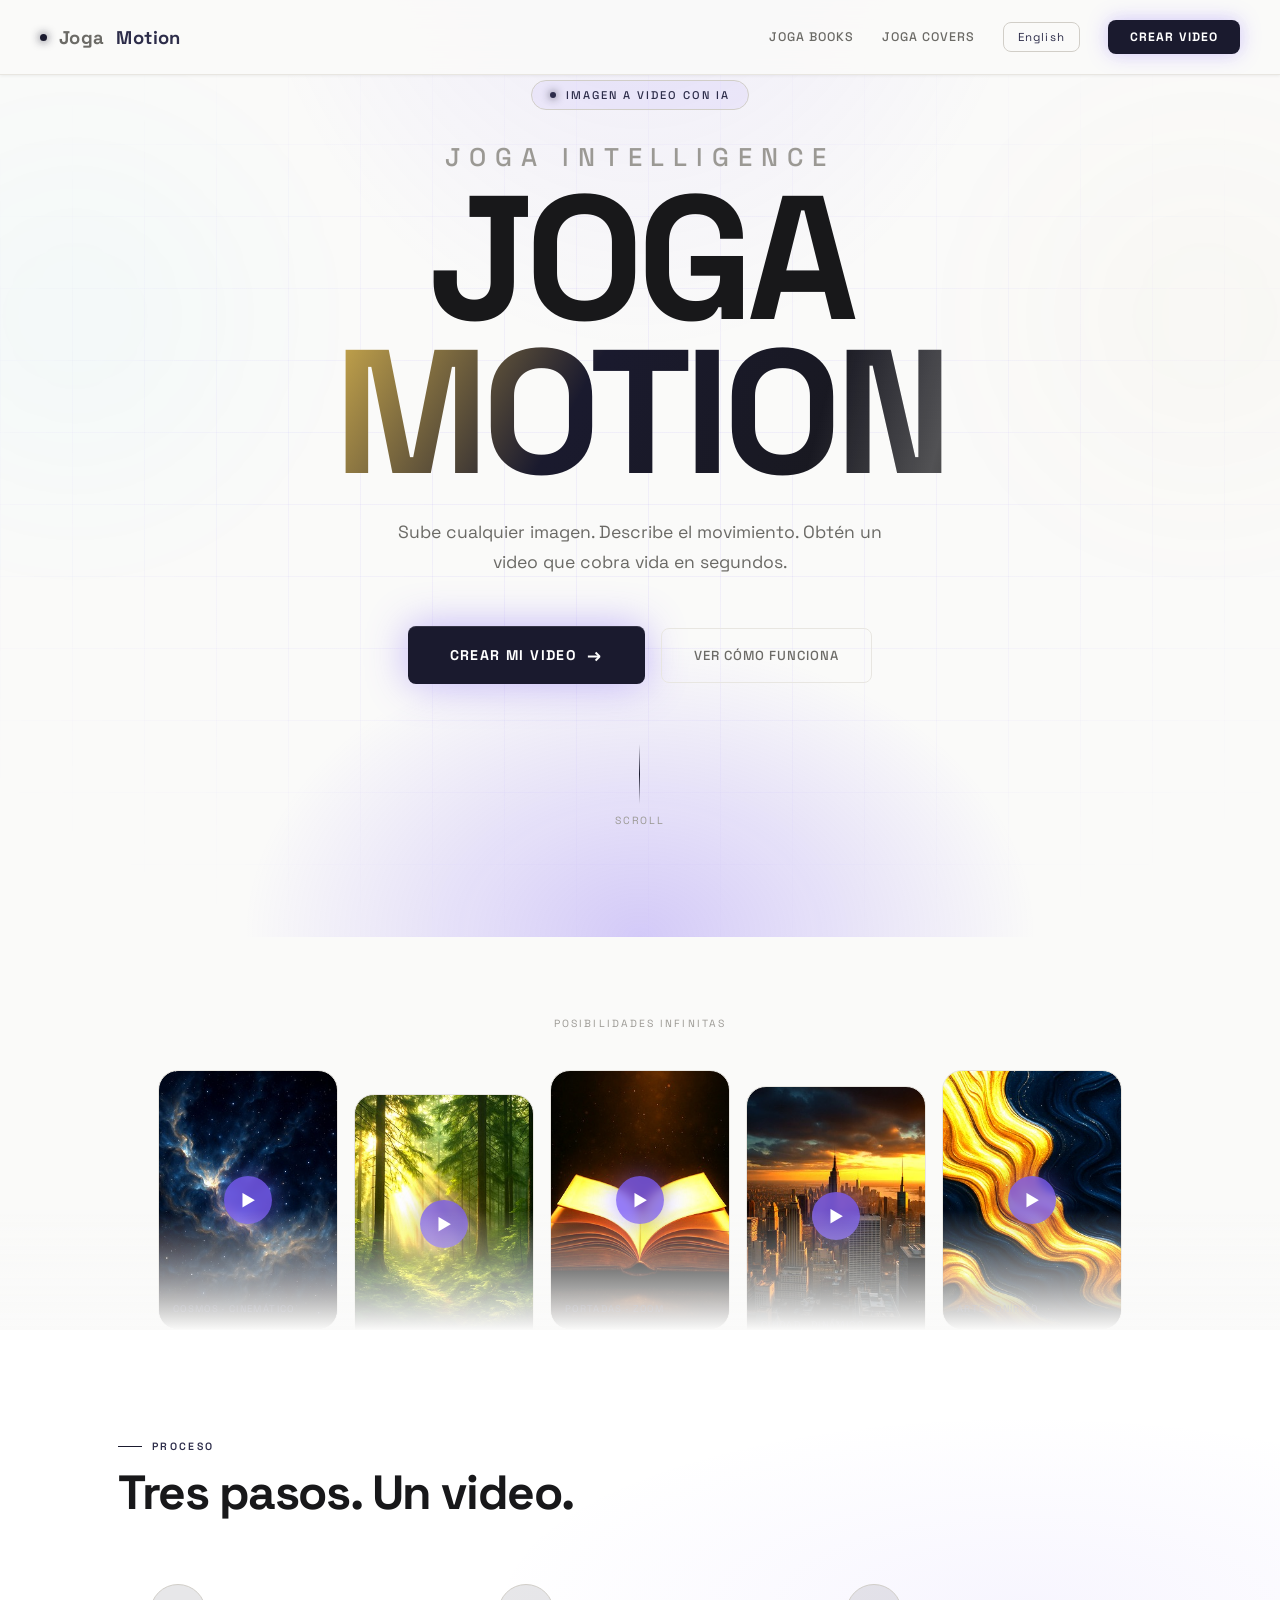
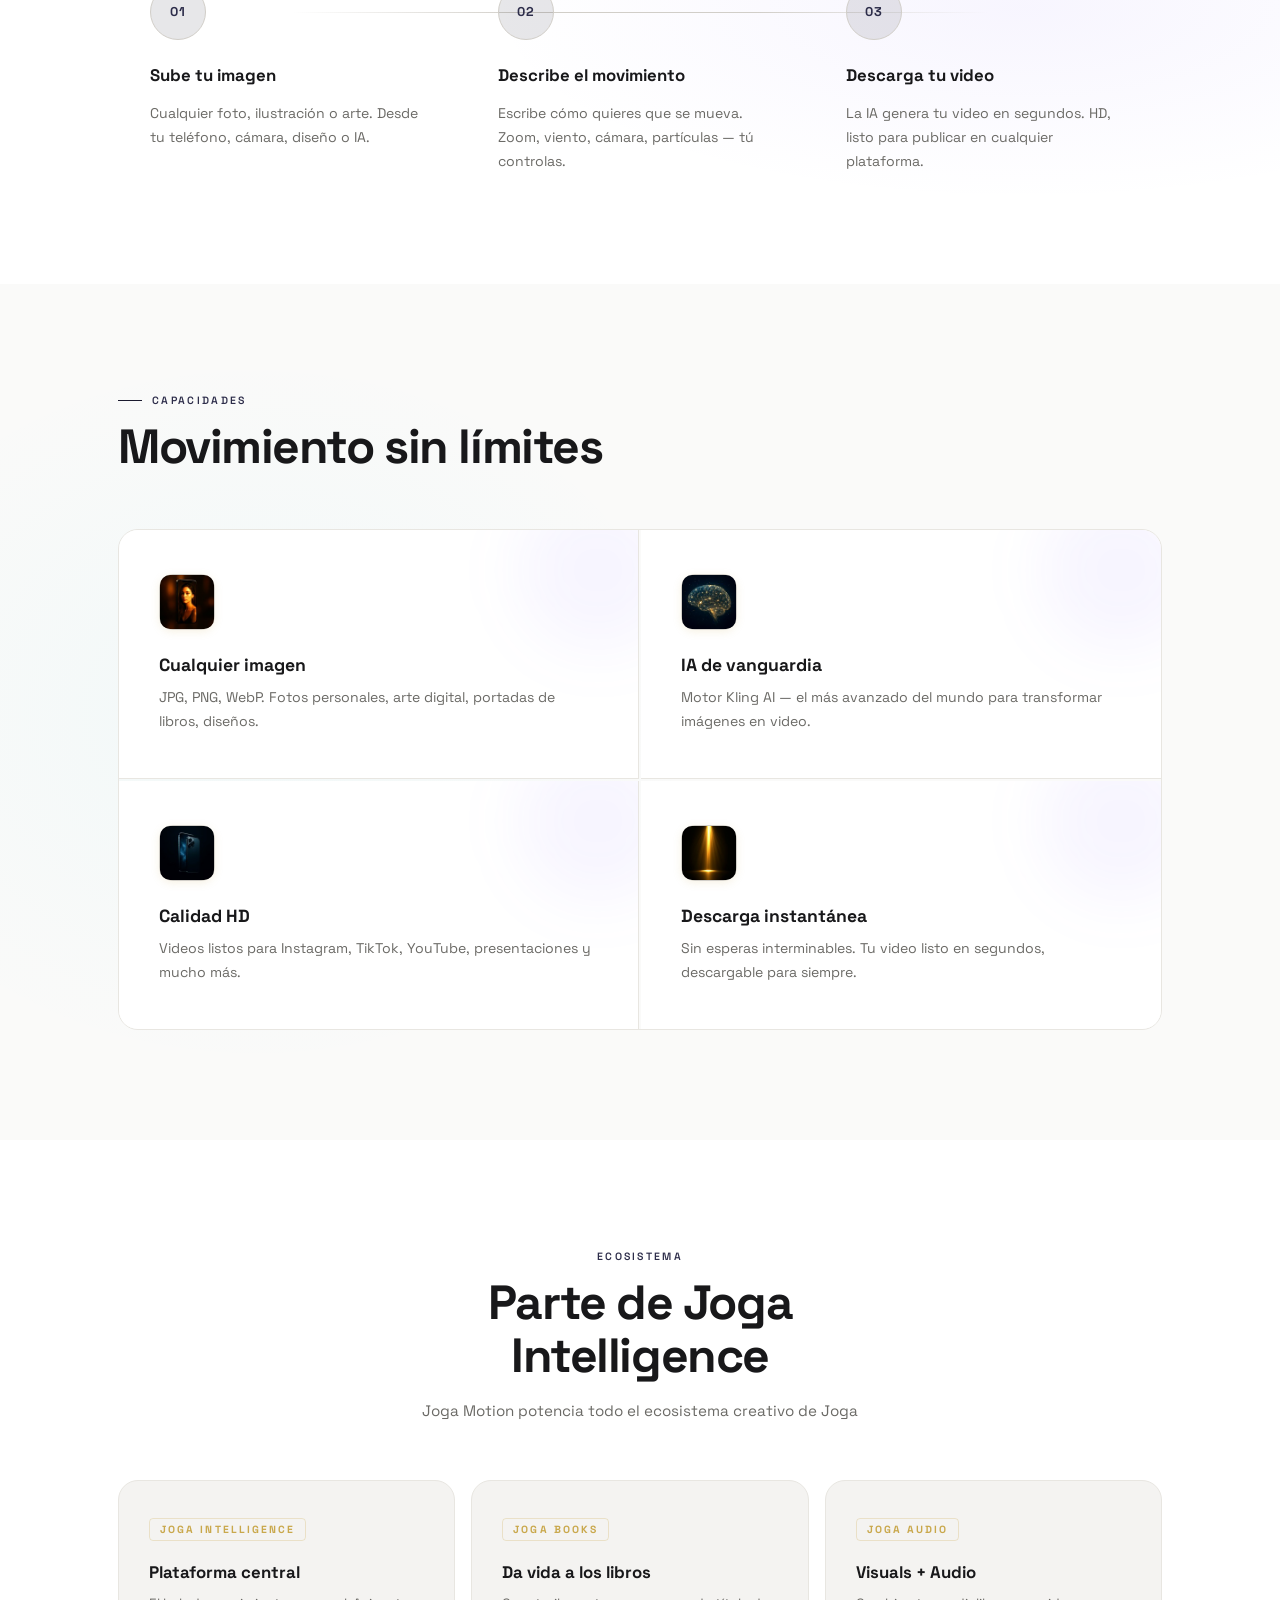
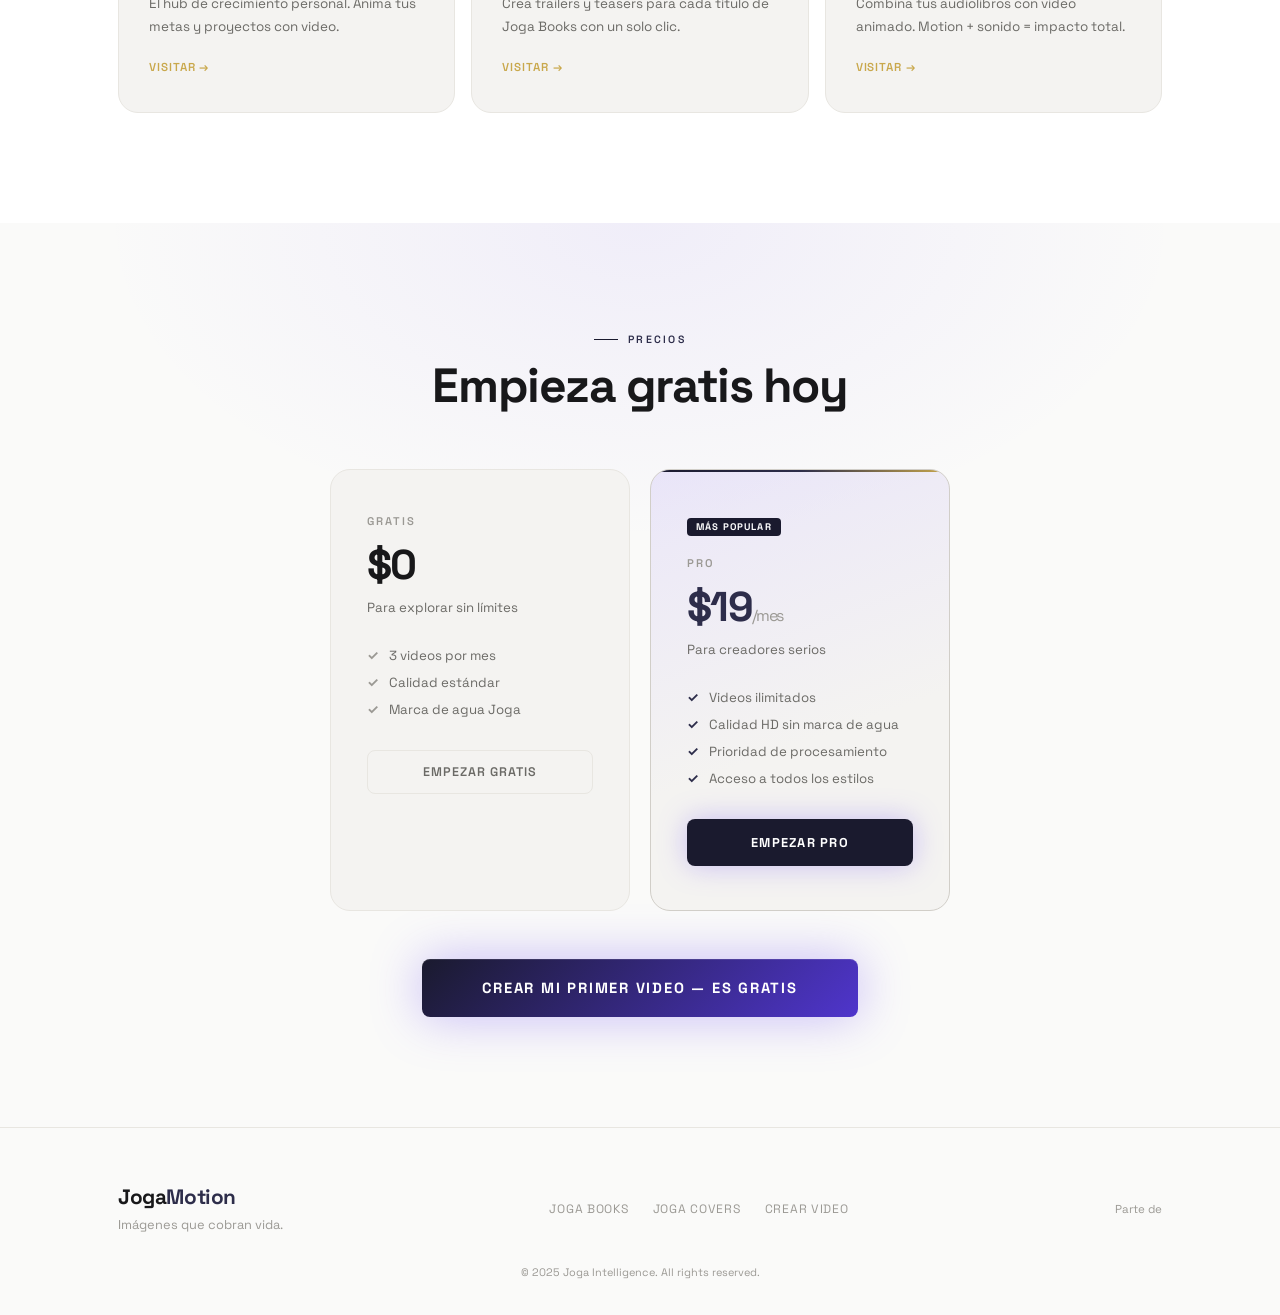
==== commit d60d524a: "feat: paleta Warm Precision + íconos reales IA + nav Books/Covers / light mode + AI icons + nav upda" ====
--- a/index.html
+++ b/index.html
@@ -19,8 +19,8 @@
     <span class="joga">Joga</span><span class="motion">Motion</span>
   </div>
   <div class="nav-right">
-    <a href="https://joga4live.github.io/joga-intelligence" class="nav-link nav-link-hide" data-t="nav_back"></a>
-    <a href="https://joga4live.github.io/joga-books" class="nav-link nav-link-hide" data-t="nav_books"></a>
+    <a href="https://joga4live.github.io/Joga-Books/" class="nav-link nav-link-hide" data-t="nav_books"></a>
+    <a href="https://joga4live.github.io/joga-covers/" class="nav-link nav-link-hide" data-t="nav_covers"></a>
     <button id="lang-toggle" onclick="toggleLang()">EN</button>
     <a href="creator.html" class="nav-btn" data-t="nav_create"></a>
   </div>
@@ -67,28 +67,28 @@
 <div class="showcase">
   <p class="showcase-label" data-t="showcase_label"></p>
   <div class="cards-row">
-    <div class="sc-card" style="background:linear-gradient(135deg,#1A1030,#0D0820)">
-      <div class="sc-card-bg"><span class="sc-icon">🌌</span></div>
+    <div class="sc-card" style="background:url([data-uri]) center/cover">
+      <div class="sc-card-bg"></div>
       <div class="sc-play">▶</div>
       <div class="sc-bottom"><p class="sc-tag" data-t="sc_cosmos"></p></div>
     </div>
-    <div class="sc-card" style="background:linear-gradient(135deg,#0D1A10,#081208)">
-      <div class="sc-card-bg"><span class="sc-icon">🌿</span></div>
+    <div class="sc-card" style="background:url([data-uri]) center/cover">
+      <div class="sc-card-bg"></div>
       <div class="sc-play">▶</div>
       <div class="sc-bottom"><p class="sc-tag" data-t="sc_nature"></p></div>
     </div>
-    <div class="sc-card" style="background:linear-gradient(135deg,#1A0D10,#120808)">
-      <div class="sc-card-bg"><span class="sc-icon">📖</span></div>
+    <div class="sc-card" style="background:url([data-uri]) center/cover">
+      <div class="sc-card-bg"></div>
       <div class="sc-play">▶</div>
       <div class="sc-bottom"><p class="sc-tag" data-t="sc_books"></p></div>
     </div>
-    <div class="sc-card" style="background:linear-gradient(135deg,#0D0F1A,#080D12)">
-      <div class="sc-card-bg"><span class="sc-icon">🏙️</span></div>
+    <div class="sc-card" style="background:url([data-uri]) center/cover">
+      <div class="sc-card-bg"></div>
       <div class="sc-play">▶</div>
       <div class="sc-bottom"><p class="sc-tag" data-t="sc_city"></p></div>
     </div>
-    <div class="sc-card" style="background:linear-gradient(135deg,#1A1510,#120F08)">
-      <div class="sc-card-bg"><span class="sc-icon">🎨</span></div>
+    <div class="sc-card" style="background:url([data-uri]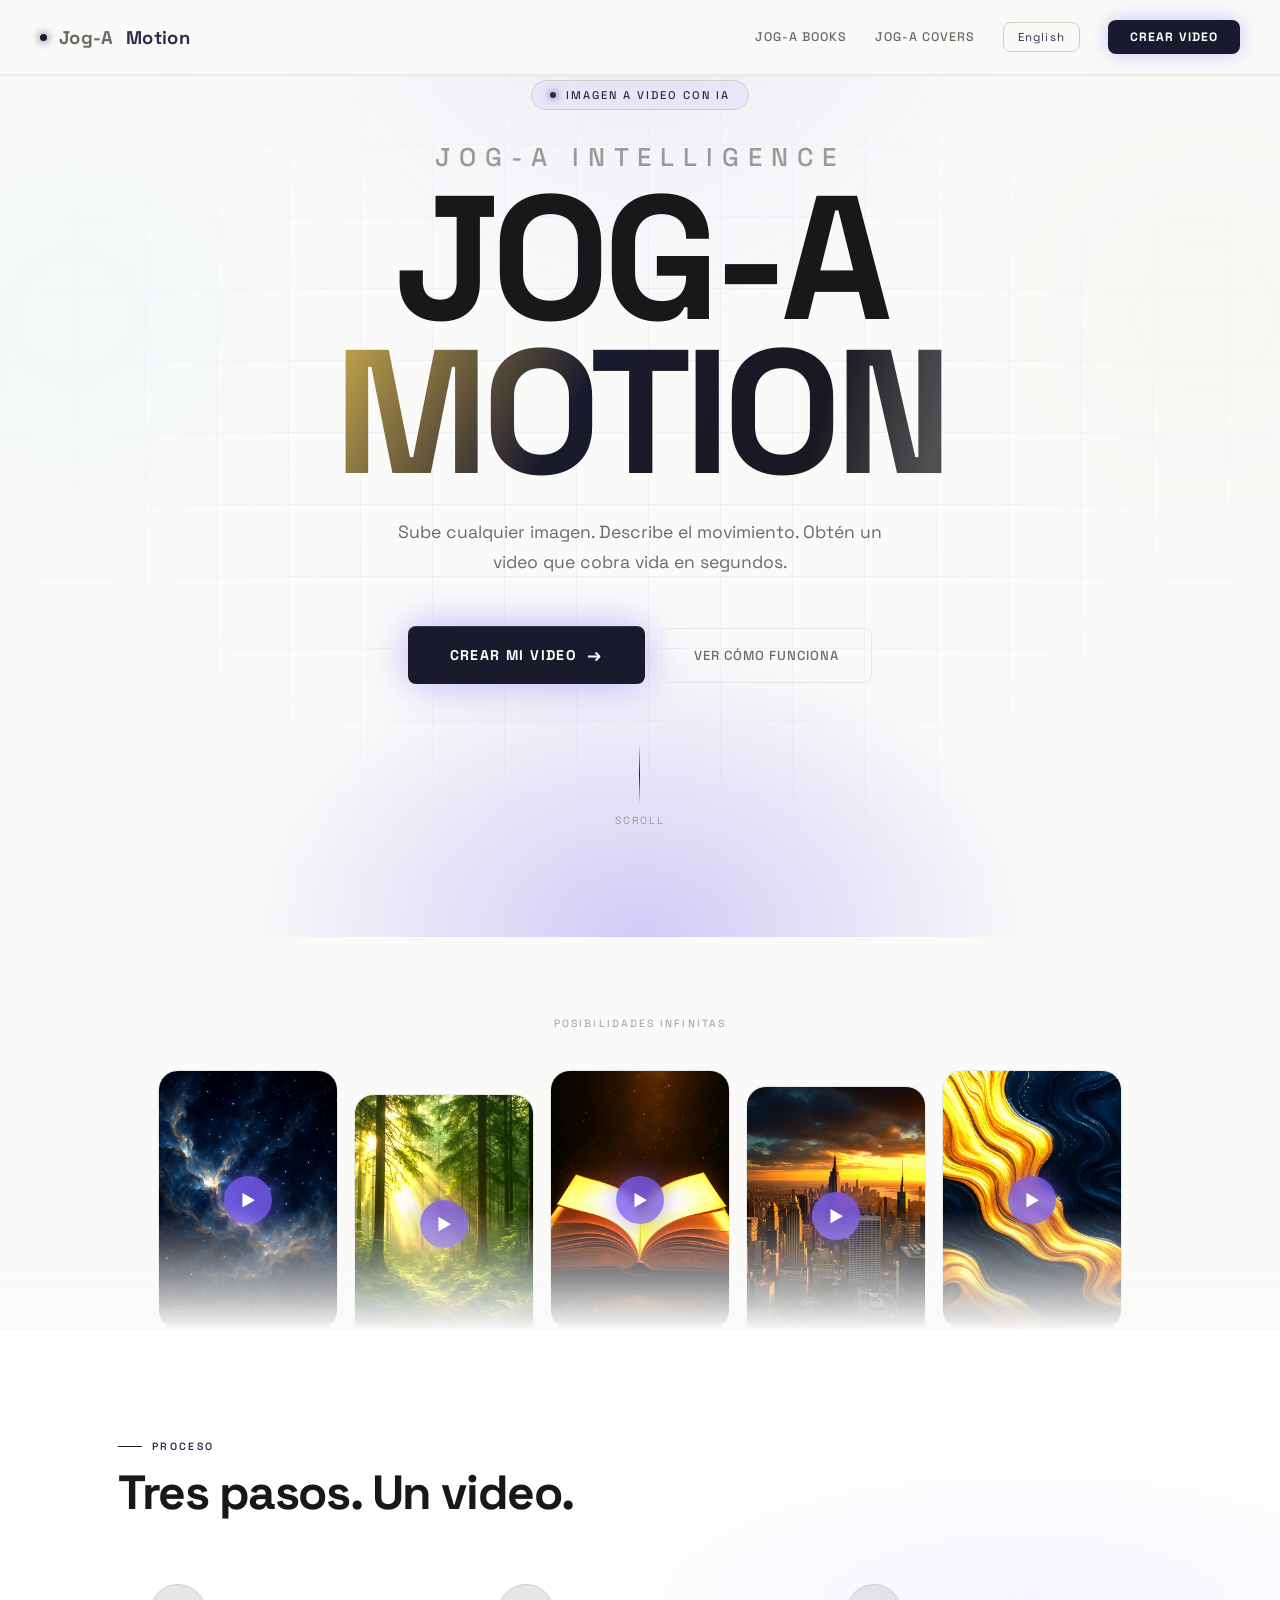
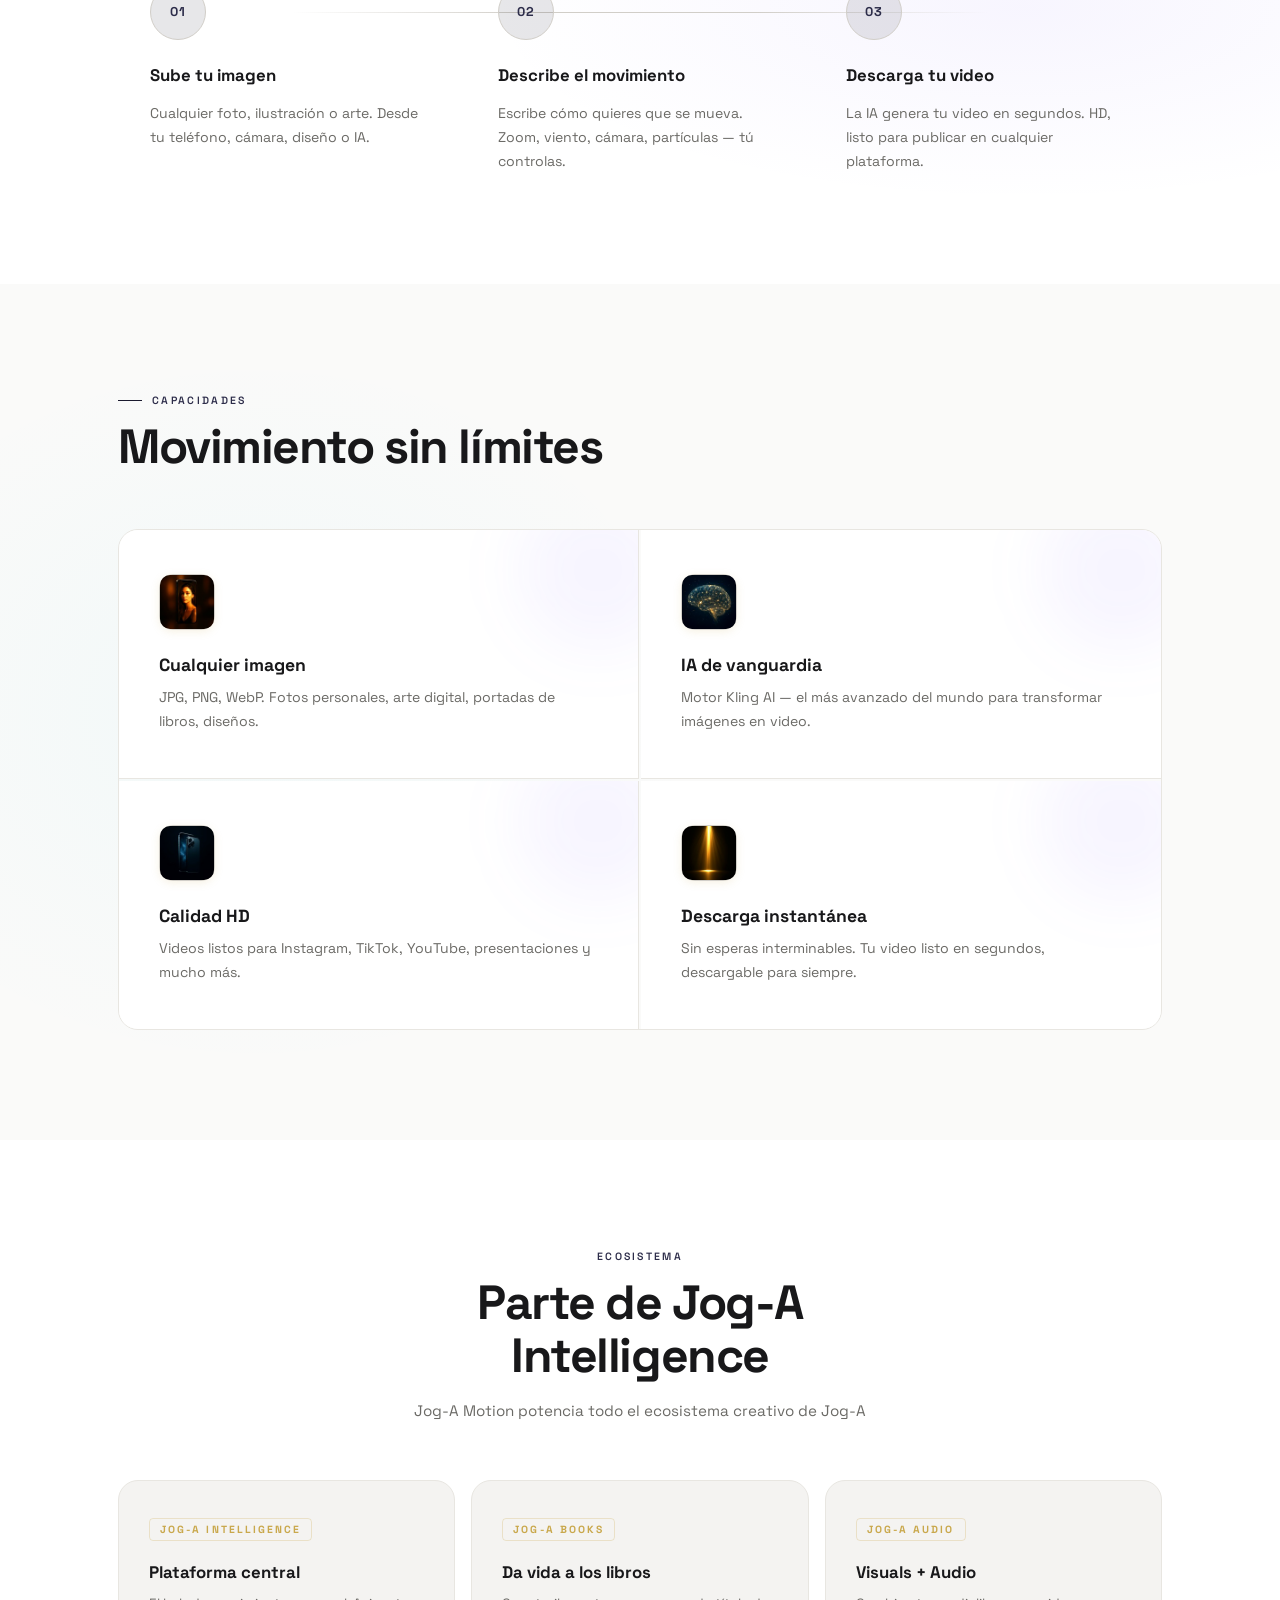
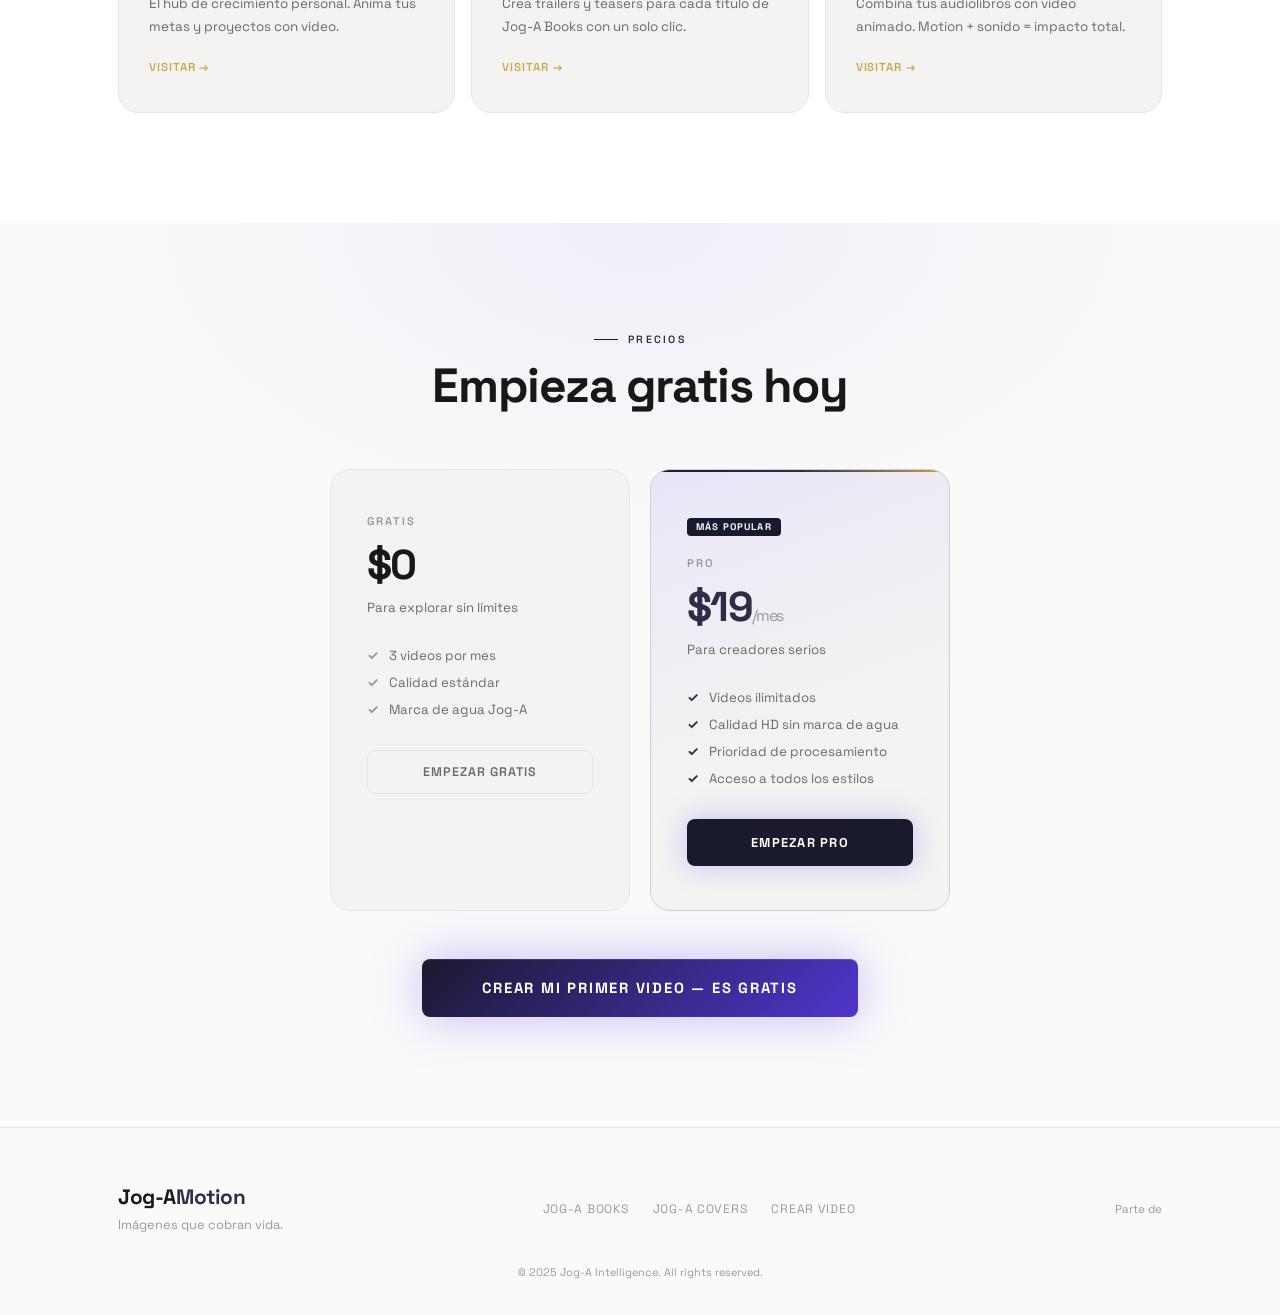
==== commit 0a3bc4c0: "fix: unifica el nombre de marca a "Jog-A" en textos visibles Reemplaza "Joga <Producto>" / "JOGA <PR" ====
--- a/index.html
+++ b/index.html
@@ -3,8 +3,8 @@
 <head>
   <meta charset="UTF-8" />
   <meta name="viewport" content="width=device-width, initial-scale=1.0" />
-  <title>Joga Motion — Imagen a Video con IA</title>
-  <meta name="description" content="Sube cualquier imagen y crea videos cinematográficos con inteligencia artificial. Parte de Joga Intelligence." />
+  <title>Jog-A Motion — Imagen a Video con IA</title>
+  <meta name="description" content="Sube cualquier imagen y crea videos cinematográficos con inteligencia artificial. Parte de Jog-A Intelligence." />
   <link rel="preconnect" href="https://fonts.googleapis.com" />
   <link rel="preconnect" href="https://fonts.gstatic.com" crossorigin />
   <link href="https://fonts.googleapis.com/css2?family=Inter:wght@300;400;500;600;700;900&family=Playfair+Display:wght@400;700&family=Space+Grotesk:wght@400;500;700;800;900&display=swap" rel="stylesheet" />
@@ -16,7 +16,7 @@
 <nav class="nav">
   <div class="nav-logo">
     <div class="pip"></div>
-    <span class="joga">Joga</span><span class="motion">Motion</span>
+    <span class="joga">Jog-A</span><span class="motion">Motion</span>
   </div>
   <div class="nav-right">
     <a href="https://joga4live.github.io/Joga-Books/" class="nav-link nav-link-hide" data-t="nav_books"></a>
@@ -168,19 +168,19 @@
     </div>
     <div class="eco-grid">
       <div class="eco-card">
-        <span class="eco-logo">Joga Intelligence</span>
+        <span class="eco-logo">Jog-A Intelligence</span>
         <h3 data-t="eco_int_title"></h3>
         <p data-t="eco_int_desc"></p>
         <a href="https://joga4live.github.io/joga-intelligence" class="eco-arrow">Visitar →</a>
       </div>
       <div class="eco-card">
-        <span class="eco-logo">Joga Books</span>
+        <span class="eco-logo">Jog-A Books</span>
         <h3 data-t="eco_books_title"></h3>
         <p data-t="eco_books_desc"></p>
         <a href="https://joga4live.github.io/joga-books" class="eco-arrow">Visitar →</a>
       </div>
       <div class="eco-card">
-        <span class="eco-logo">Joga Audio</span>
+        <span class="eco-logo">Jog-A Audio</span>
         <h3 data-t="eco_audio_title"></h3>
         <p data-t="eco_audio_desc"></p>
         <a href="https://joga4live.github.io/joga-audio" class="eco-arrow">Visitar →</a>
@@ -234,7 +234,7 @@
   <div class="container">
     <div class="footer-inner">
       <div class="footer-brand">
-        <div class="footer-logo">Joga<span class="v">Motion</span></div>
+        <div class="footer-logo">Jog-A<span class="v">Motion</span></div>
         <p class="footer-tagline" data-t="footer_tagline"></p>
       </div>
       <div class="footer-links">
@@ -242,9 +242,9 @@
         <a href="https://joga4live.github.io/joga-covers/" data-t="nav_covers"></a>
         <a href="creator.html" data-t="nav_create"></a>
       </div>
-      <p class="footer-part" data-t="footer_part"> <a href="https://joga4live.github.io/joga-intelligence">Joga Intelligence</a></p>
-    </div>
-    <p class="footer-copy">© 2025 Joga Intelligence. All rights reserved.</p>
+      <p class="footer-part" data-t="footer_part"> <a href="https://joga4live.github.io/joga-intelligence">Jog-A Intelligence</a></p>
+    </div>
+    <p class="footer-copy">© 2025 Jog-A Intelligence. All rights reserved.</p>
   </div>
 </footer>
 
@@ -252,8 +252,8 @@
 <script>
 // Extend i18n with landing-specific strings
 Object.assign(STRINGS.es, {
-  hero_ecosystem: 'Joga Intelligence',
-  hero_h1_1: 'JOGA',
+  hero_ecosystem: 'Jog-A Intelligence',
+  hero_h1_1: 'JOG-A',
   hero_h1_2: 'MOTION',
   hero_sub: 'Sube cualquier imagen. Describe el movimiento. Obtén un video que cobra vida en segundos.',
   hero_cta: 'CREAR MI VIDEO',
@@ -276,15 +276,15 @@
   feat3_title:'Calidad HD', feat3_desc:'Videos listos para Instagram, TikTok, YouTube, presentaciones y mucho más.',
   feat4_title:'Descarga instantánea', feat4_desc:'Sin esperas interminables. Tu video listo en segundos, descargable para siempre.',
   eco_label: 'Ecosistema',
-  eco_title: 'Parte de Joga Intelligence',
-  eco_sub: 'Joga Motion potencia todo el ecosistema creativo de Joga',
+  eco_title: 'Parte de Jog-A Intelligence',
+  eco_sub: 'Jog-A Motion potencia todo el ecosistema creativo de Jog-A',
   eco_int_title:'Plataforma central', eco_int_desc:'El hub de crecimiento personal. Anima tus metas y proyectos con video.',
-  eco_books_title:'Da vida a los libros', eco_books_desc:'Crea trailers y teasers para cada título de Joga Books con un solo clic.',
+  eco_books_title:'Da vida a los libros', eco_books_desc:'Crea trailers y teasers para cada título de Jog-A Books con un solo clic.',
   eco_audio_title:'Visuals + Audio', eco_audio_desc:'Combina tus audiolibros con video animado. Motion + sonido = impacto total.',
   price_label:'Precios',
   price_title:'Empieza gratis hoy',
   price_free:'GRATIS', price_free_desc:'Para explorar sin límites',
-  pf1:'3 videos por mes', pf2:'Calidad estándar', pf3:'Marca de agua Joga',
+  pf1:'3 videos por mes', pf2:'Calidad estándar', pf3:'Marca de agua Jog-A',
   price_free_cta:'EMPEZAR GRATIS',
   price_popular:'MÁS POPULAR',
   price_pro:'PRO', price_pro_desc:'Para creadores serios',
@@ -293,11 +293,11 @@
   price_main_cta:'CREAR MI PRIMER VIDEO — ES GRATIS',
   footer_tagline:'Imágenes que cobran vida.',
   footer_part:'Parte de',
-  nav_back:'Joga Intelligence', nav_books:'Joga Books', nav_covers:'Joga Covers', nav_create:'Crear Video',
+  nav_back:'Jog-A Intelligence', nav_books:'Jog-A Books', nav_covers:'Jog-A Covers', nav_create:'Crear Video',
 });
 Object.assign(STRINGS.en, {
-  hero_ecosystem: 'Joga Intelligence',
-  hero_h1_1: 'JOGA',
+  hero_ecosystem: 'Jog-A Intelligence',
+  hero_h1_1: 'JOG-A',
   hero_h1_2: 'MOTION',
   hero_sub: 'Upload any image. Describe the movement. Get a video that comes to life in seconds.',
   hero_cta: 'CREATE MY VIDEO',
@@ -316,15 +316,15 @@
   feat3_title:'HD quality', feat3_desc:'Videos ready for Instagram, TikTok, YouTube, presentations and more.',
   feat4_title:'Instant download', feat4_desc:'No long waits. Your video ready in seconds, downloadable forever.',
   eco_label:'Ecosystem',
-  eco_title:'Part of Joga Intelligence',
-  eco_sub:'Joga Motion powers the entire Joga creative ecosystem',
+  eco_title:'Part of Jog-A Intelligence',
+  eco_sub:'Jog-A Motion powers the entire Jog-A creative ecosystem',
   eco_int_title:'Central platform', eco_int_desc:'The personal growth hub. Animate your goals and projects with video.',
-  eco_books_title:'Books come alive', eco_books_desc:'Create trailers and teasers for every Joga Books title with one click.',
+  eco_books_title:'Books come alive', eco_books_desc:'Create trailers and teasers for every Jog-A Books title with one click.',
   eco_audio_title:'Visuals + Audio', eco_audio_desc:'Combine your audiobooks with animated video. Motion + sound = total impact.',
   price_label:'Pricing',
   price_title:'Start free today',
   price_free:'FREE', price_free_desc:'Explore without limits',
-  pf1:'3 videos per month', pf2:'Standard quality', pf3:'Joga watermark',
+  pf1:'3 videos per month', pf2:'Standard quality', pf3:'Jog-A watermark',
   price_free_cta:'START FREE',
   price_popular:'MOST POPULAR',
   price_pro:'PRO', price_pro_desc:'For serious creators',
@@ -333,7 +333,7 @@
   price_main_cta:'CREATE MY FIRST VIDEO — IT\'S FREE',
   footer_tagline:'Images that come to life.',
   footer_part:'Part of',
-  nav_back:'Joga Intelligence', nav_books:'Joga Books', nav_covers:'Joga Covers', nav_create:'Create Video',
+  nav_back:'Jog-A Intelligence', nav_books:'Jog-A Books', nav_covers:'Jog-A Covers', nav_create:'Create Video',
 });
 
 document.addEventListener('DOMContentLoaded', () => applyLang());
--- a/style.css
+++ b/style.css
@@ -753,3 +753,7 @@
   .nav { padding: 16px 20px; }
   .nav .nav-link { display: none; }
 }
+
+/* Botones: estados genéricos */
+button:disabled { opacity: .45; cursor: not-allowed; }
+button:focus-visible { outline: 2px solid var(--cyan); outline-offset: 3px; }
